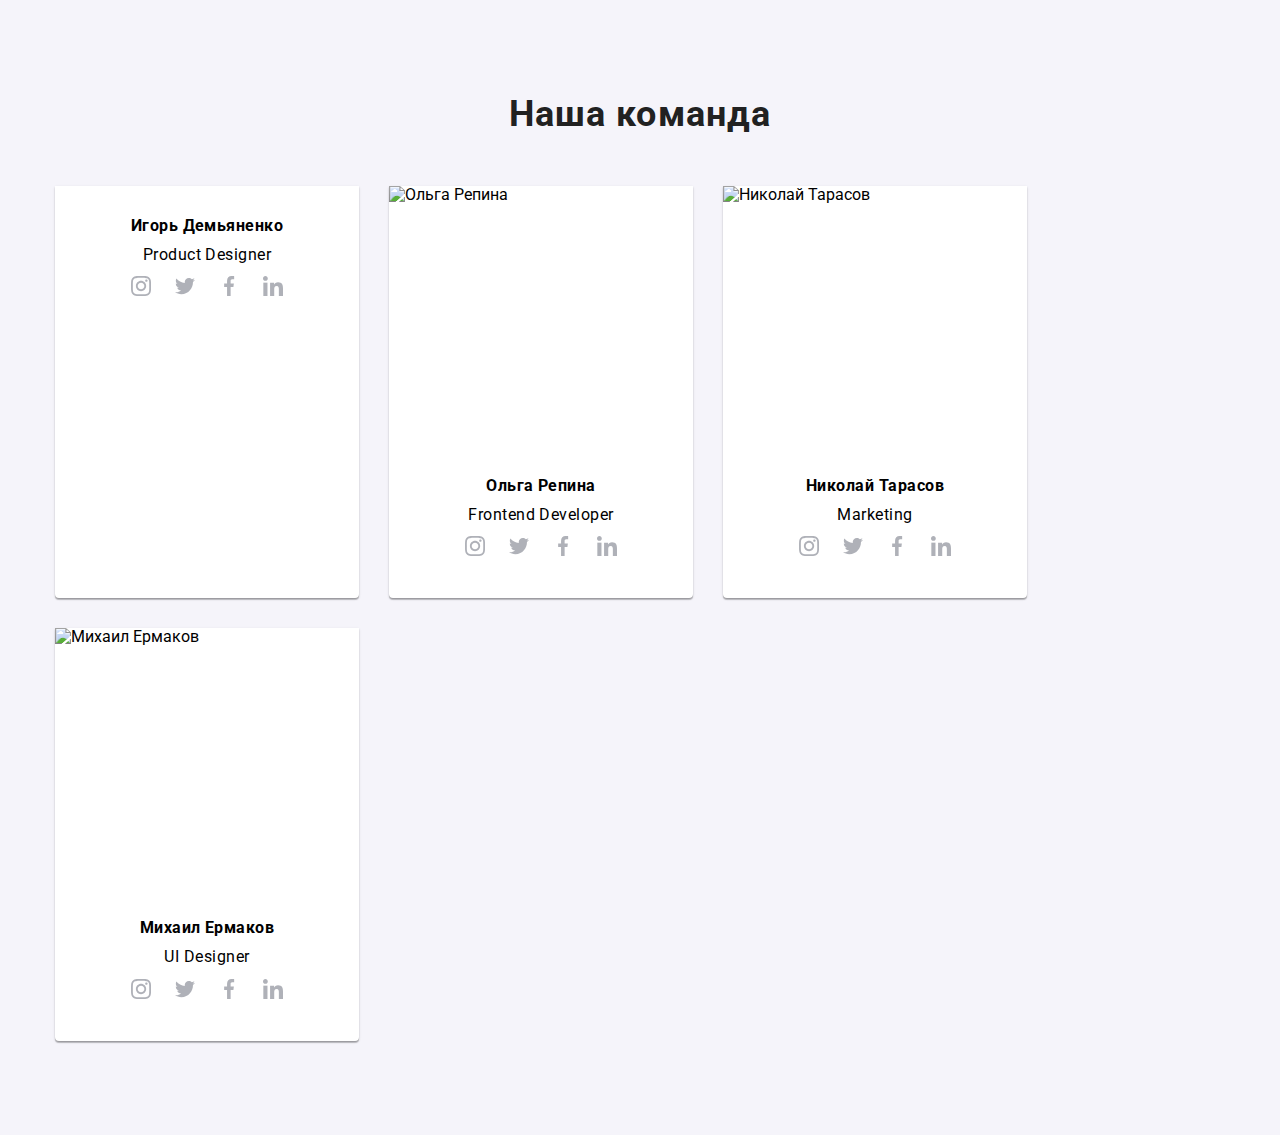
==== index.html @ c8df0b2e "Переписан код под моб, десктоп и  таблет" ====
<!DOCTYPE html>
<html lang="ru">
  <head>
    <meta charset="UTF-8" />
    <meta http-equiv="X-UA-Compatible" content="IE=edge" />
    <meta name="viewport" content="width=device-width, initial-scale=1.0" />
    <title>GogIT Markup HW 08</title>
    <link
      href="https://fonts.googleapis.com/css2?family=Raleway:wght@700&family=Roboto:wght@400;500;700;900&display=swap"
      rel="stylesheet"
    />
    <link
      rel="stylesheet"
      href="https://cdnjs.cloudflare.com/ajax/libs/modern-normalize/1.1.0/modern-normalize.min.css"
    />
    <link
      rel=" stylesheet"
      href="https://cdnjs.cloudflare.com/ajax/libs/modern-normalize/1.1.0/modern-normalize.min.css"
      integrity="sha512-wpPYUAdjBVSE4KJnH1VR1HeZfpl1ub8YT/NKx4PuQ5NmX2tKuGu6U/JRp5y+Y8XG2tV+wKQpNHVUX03MfMFn9Q=="
      crossorigin="anonymous"
      referrerpolicy="no-referrer"
    />
    <link rel="stylesheet" href="./css/main.min.css" />
  </head>

  <body>
    <!-- <header class="header">
      <div class="container header-container">
        <nav class="navigation-site">
          <a href="./index.html" class="name-site link"
            ><span class="name-site__first-part">Web</span>Studio</a
          >
          <ul class="menu list">
            <li class="menu__item list">
              <a href="./index.html" class="menu__link current link">Студия </a>
            </li>
            <li class="menu__item list">
              <a href="./portfolio.html" class="menu__link link">Портфолио</a>
            </li>
            <li class="menu__item list">
              <a href="#" class="menu__link link">Контакты</a>
            </li>
          </ul>
        </nav>
        <button class="burger-btn" data-menu-open>
          <svg class="burger-btn__icon btn">
            <use href="./images/sprite.svg#burger-icon"></use>
          </svg>
        </button>
        <ul class="header-contact list">
          <li class="header-contact__item list">
            <a
              href="mailto:info@devstudio.com"
              class="header-contact__link header-link link"
            >
              <svg class="header-contact__icon">
                <use href="./images/sprite.svg#icon-envelope"></use>
              </svg>
              info@devstudio.com</a
            >
          </li>
          <li class="header-contact__item list">
            <a
              href="tel:+380961111111"
              class="header-contact__link header-link link"
            >
              <svg class="header-contact__icon">
                <use href="./images/sprite.svg#icon-smartphone"></use>
              </svg>
              +38 096 111 11 11</a
            >
          </li>
        </ul>
      </div>
      <div class="mobile-menu" data-menu>
        <div class="container mobile-menu-container">
          <button class="close-btn mobile-menu__close-btn" data-menu-close>
            <svg class="mobile-menu__close-icon">
              <use href="./images/sprite.svg#icon-close"></use>
            </svg>
          </button>
          <nav>
            <ul class="nav-list list">
              <li class="nav-list__item list">
                <a href="./index.html" class="nav-list__link mobile-current link"
                  >Студия</a
                >
              </li>
              <li class="nav-list__item list">
                <a href="./portfolio.html" class="nav-list__link link"
                  >Портфолио</a
                >
              </li>
              <li class="nav-list__item list">
                <a href="" class="nav-list__link link">Контакты</a>
              </li>
            </ul>
          </nav>

          <ul class="mobile-contact list">
            <li class="mobile-contact__item list">
              <a href="tel:+380961111111" class="mobile-contact__link-tel link"
                >+38 096 111 11 11</a
              >
            </li>
            <li class="mobile-contact__item list">
              <a
                href="mailto:info@devstudio.com"
                class="mobile-contact__link-email link"
                >info@devstudio.com</a
              >
            </li>
          </ul>
          <ul class="mobile-social">
            <li class="mobile-social__item">
              <a href="" class="mobile-social__link">Instagram</a>
            </li>
            <li class="mobile-social__item">
              <a href="" class="mobile-social__link">Twitter</a>
            </li>
            <li class="mobile-social__item">
              <a href="" class="mobile-social__link">Facebook</a>
            </li>
            <li class="mobile-social__item">
              <a href="" class="mobile-social__link">LinkedIn</a>
            </li>
          </ul>
        </div>
      </div>
    </header> -->
    <main class="main">
      <!--Hero-->
      <!-- <section class="hero section">
            <div class="container">
                <h1 class="hero-title">Эффективные решения<br> для вашего бизнеса</h1>
                <button type="button" class="modal-btn" data-modal-open>Заказать услугу</button>
            </div>

        </section> -->

      <!--Преимущества-->
      <!-- <section class="advantages section">
            <div class="container">
                <ul class="advantages-item container__advantages-item list">
                    <li class="advantages-list__item list">
                        <a href="#" class="advantages-list__link link">
                            <svg class="advantage-list__icon">
                                <use href="./images/sprite.svg#icon-antenna"></use>
                            </svg>
                        </a>
                        <h3 class="advantages-list__name">Внимание к деталям</h3>
                        <p class="advantages-list__description">Идейные соображения, а также начало повседневной работы
                            по
                            формированию позиции.</p>
                    </li>
                    <li class="advantages-list__item list">
                        <a href="#" class="advantages-list__link link">
                            <svg class="advantage-list__icon">
                                <use href="./images/sprite.svg#icon-clock"></use>
                            </svg>
                        </a>
                        <h3 class="advantages-list__name">Пунктуальность</h3>
                        <p class="advantages-list__description">Задача организации, в особенности же рамки и место
                            обучения
                            кадров влечет за собой.</p>
                    </li>
                    <li class="advantages-list__item list">
                        <a href="#" class="advantages-list__link link">
                            <svg class="advantage-list__icon">
                                <use href="./images/sprite.svg#icon-diagram"></use>
                            </svg>
                        </a>
                        <h3 class="advantages-list__name">Планирование</h3>
                        <p class="advantages-list__description">Равным образом консультация с широким активом в
                            значительной
                            степени обуславливает.</p>
                    </li>
                    <li class="advantages-list__item list">
                        <a href="#" class="advantages-list__link link">
                            <svg class="advantage-list__icon">
                                <use href="./images/sprite.svg#icon-astronaut"></use>
                            </svg>
                        </a>
                        <h3 class="advantages-list__name">Современные технологии</h3>
                        <p class="advantages-list__description">Значимость этих проблем настолько очевидна, что
                            реализация
                            плановых заданий.</p>
                    </li>
                </ul>
            </div>

        </section> -->

      <!--Чем мы занимаемся-->
      <!-- <section class="work-process section">
            <div class="container">
                <h2 class="title-section">Чем мы занимаемся</h2>
                <ul class="work-process__list list">
                    <li class="work-process__item list">
                        <img class="work-process__img" 
                        src="./images/work-process/img_desktop.jpg"
                            alt="Идентификация и классификация языков программирования" width="370" height="294">
                        <p class="work-process__description">Десктопные приложения</p>
                    </li>
                    <li class="work-process__item list">
                        <img class="work-process__img" src="./images/work-process/img_mobile.jpg" alt="Офисная техника"
                            width="370" height="294">
                        <p class="work-process__description">Мобильные приложения</p>
                    </li>
                    <li class="work-process__item list">
                        <img class="work-process__img" src="./images/work-process/img_tab.jpg"
                            alt="Персональный компьютер" width="370" height="294">
                        <p class="work-process__description">Дизайнерские решения</p>
                    </li>
                </ul>
            </div>

        </section> -->

      <!--Наша каманда-->
      <section class="team section">
            <div class="container">
                <h2 class="title-section">Наша команда</h2>
                <ul class="team-list list">
                    <li class="team-item">
                        <picture>
                             <source
                             media="(min-width: 1200px)"
                            srcset="./images/team/deckstop/igor.webp 1x, ./images/team/deckstop/igor@2x.webp 2x"
                            type="image/webp">
                            <source
                            media="(min-width: 1200px)"
                            srcset="./images/team/deckstop/igor.jpg 1x, ./images/team/deckstop/igor@2x.jpg 2x"
                            >
                            <source
                            media="(min-width: 768px)"
                            srcset="./images/team/tablet/igor.jpg 1x, ./images/team/tablet/igor@2x.jpg 2x"
                            >
                            <source media="(min-width: 768px)"
                                srcset="./images/team/tablet/igor.webp 1x, ./images/team/tablet/igor@2x.webp 2x" type="image/webp"
                            >
                            <source media="(min-width: 480px)" srcset="./images/team/mobile/igor.jpg 1x, ./images/team/mobile/igor@2x.jpg 2x">
                            <source media="(min-width: 480px)" srcset="./images/team/mobile/igor.webp 1x, ./images/team/mobile/igor@2x.webp 2x"
                                    type="image/webp">
                        </picture>
                        <!-- <img src="./images/team/igordem.jpg" alt="Игорь Демьяненк" width="270" height="260"> -->
                        <div class="profile-team">
                            <h3 class="team-member">Игорь Демьяненко</h3>
                            <p class="team-member-position">Product Designer</p>
                            <ul class="social-list list">
                                <li class="social-list-item list">
                                    <a href="#" class="social-list-link link">
                                        <svg class="social-list-icon">
                                            <use href="./images/sprite.svg#icon-instagram"></use>
                                        </svg>
                                    </a>
                                </li>
                                <li class="social-list-item list">
                                    <a href="#" class="social-list-link link">
                                        <svg class="social-list-icon">
                                            <use href="./images/sprite.svg#icon-twitter"></use>
                                        </svg>
                                    </a>
                                </li>
                                <li class="social-list-item list">
                                    <a href="#" class="social-list-link link">
                                        <svg class="social-list-icon">
                                            <use href="./images/sprite.svg#icon-facebook"></use>
                                        </svg>
                                    </a>
                                </li>
                                <li class="social-list-item list">
                                    <a href="#" class="social-list-link link">
                                        <svg class="social-list-icon">
                                            <use href="./images/sprite.svg#icon-linkedin"></use>
                                        </svg>
                                    </a>
                                </li>
                            </ul>
                        </div>

                    </li>
                    <li class="team-item">
                        <img src="./images/team/olharepina.jpg" alt="Ольга Репина" width="270" height="260">
                        <div class="profile-team">
                            <h3 class="team-member">Ольга Репина</h3>
                            <p class="team-member-position">Frontend Developer</p>
                            <ul class="social-list list">
                                <li class="social-list-item list">
                                    <a href="#" class="social-list-link link">
                                        <svg class="social-list-icon">
                                            <use href="./images/sprite.svg#icon-instagram"></use>
                                        </svg>
                                    </a>
                                </li>
                                <li class="social-list-item list">
                                    <a href="#" class="social-list-link link">
                                        <svg class="social-list-icon">
                                            <use href="./images/sprite.svg#icon-twitter"></use>
                                        </svg>
                                    </a>
                                </li>
                                <li class="social-list-item list">
                                    <a href="#" class="social-list-link link">
                                        <svg class="social-list-icon">
                                            <use href="./images/sprite.svg#icon-facebook"></use>
                                        </svg>
                                    </a>
                                </li>
                                <li class="social-list-item list">
                                    <a href="#" class="social-list-link link">
                                        <svg class="social-list-icon">
                                            <use href="./images/sprite.svg#icon-linkedin"></use>
                                        </svg>
                                    </a>
                                </li>
                            </ul>
                        </div>

                    </li>
                    <li class="team-item">
                        <img src="./images/team/nikolatarasov.jpg" alt="Николай Тарасов" width="270" height="260">
                        <div class="profile-team">
                            <h3 class="team-member">Николай Тарасов</h3>
                            <p class="team-member-position">Marketing</p>
                            <ul class="social-list list">
                                <li class="social-list-item list">
                                    <a href="#" class="social-list-link link">
                                        <svg class="social-list-icon">
                                            <use href="./images/sprite.svg#icon-instagram"></use>
                                        </svg>
                                    </a>
                                </li>
                                <li class="social-list-item list">
                                    <a href="#" class="social-list-link link">
                                        <svg class="social-list-icon">
                                            <use href="./images/sprite.svg#icon-twitter"></use>
                                        </svg>
                                    </a>
                                </li>
                                <li class="social-list-item list">
                                    <a href="#" class="social-list-link link">
                                        <svg class="social-list-icon">
                                            <use href="./images/sprite.svg#icon-facebook"></use>
                                        </svg>
                                    </a>
                                </li>
                                <li class="social-list-item list">
                                    <a href="#" class="social-list-link link">
                                        <svg class="social-list-icon">
                                            <use href="./images/sprite.svg#icon-linkedin"></use>
                                        </svg>
                                    </a>
                                </li>
                            </ul>
                        </div>

                    </li>
                    <li class="team-item">
                        <img src="./images/team/mihailermakov.jpg" alt="Михаил Ермаков" width="270" height="260">
                        <div class="profile-team">
                            <h3 class="team-member">Михаил Ермаков</h3>
                            <p class="team-member-position">UI Designer</p>
                            <ul class="social-list list">
                                <li class="social-list-item list">
                                    <a href="#" class="social-list-link link">
                                        <svg class="social-list-icon">
                                            <use href="./images/sprite.svg#icon-instagram"></use>
                                        </svg>
                                    </a>
                                </li>
                                <li class="social-list-item list">
                                    <a href="#" class="social-list-link link">
                                        <svg class="social-list-icon">
                                            <use href="./images/sprite.svg#icon-twitter"></use>
                                        </svg>
                                    </a>
                                </li>
                                <li class="social-list-item list">
                                    <a href="#" class="social-list-link link">
                                        <svg class="social-list-icon">
                                            <use href="./images/sprite.svg#icon-facebook"></use>
                                        </svg>
                                    </a>
                                </li>
                                <li class="social-list-item list">
                                    <a href="#" class="social-list-link link">
                                        <svg class="social-list-icon">
                                            <use href="./images/sprite.svg#icon-linkedin"></use>
                                        </svg>
                                    </a>
                                </li>
                            </ul>
                        </div>

                    </li>
                </ul>
            </div>

        </section>

      <!--Постоянные клиенты -->
      <!-- <section class="customers section">
            <div class="container">
                <h2 class="title-section">Постоянные клиенты</h2>
                <ul class="customers-list list">
                    <li class="customers-list-item list">
                        <a href="#" class="customers-list-link link">
                            <svg class="customers-list-icon icon-yaco">
                                <use href="./images/sprite.svg#icon-yaco"></use>
                            </svg>
                        </a>
                    </li>
                    <li class="customers-list-item list">
                        <a href="#" class="customers-list-link link">
                            <svg class="customers-list-icon-company icon-tagline-here">
                                <use href="./images/sprite.svg#icon-company_tagline_here"></use>
                            </svg>
                        </a>
                    </li>
                    <li class="customers-list-item list">
                        <a href="#" class="customers-list-link link">
                            <svg class="customers-list-icon icon-company">
                                <use href="./images/sprite.svg#icon-company"></use>
                            </svg>
                        </a>
                    </li>
                    <li class="customers-list-item list">
                        <a href="#" class="customers-list-link link">
                            <svg class="customers-list-icon icon-foster-peters">
                                <use href="./images/sprite.svg#icon-foster_peters"></use>
                            </svg>
                        </a>
                    </li>
                    <li class="customers-list-item list">
                        <a href="#" class="customers-list-link link">
                            <svg class="customers-list-icon icon-brand">
                                <use href="./images/sprite.svg#icon-brand"></use>
                            </svg>
                        </a>
                    </li>
                    <li class="customers-list-item list">
                        <a href="#" class="customers-list-link link">
                            <svg class="customers-list-icon icon-company-tagline">
                                <use href="./images/sprite.svg#icon-company_tagline"></use>
                            </svg>
                        </a>
                    </li>
                </ul>

            </div>

        </section> -->
    </main>
    <!-- 
 <footer class="footer"> 
        <div class="container footer-container">
            <div class="footer-address-block">
                <a href="./index.html" class="footer-name-site link"><span
                        class="first-part-name-site">Web</span>Studio</a>
                <address class="footer-address">
                    <a href="https://goo.gl/maps/G6UXCdozWN6AaGB96" class="footer-address-link link" target="_blank"
                        rel="noopener noreferrer">г. Киев, пр-т Леси Украинки, 26</a>
                </address>
                <ul class="footer-contact list">
                    <li class="footer-contact-item"><a href="mailto:info@devstudio.com "
                            class="footer-contact-link link">info@devstudio.com</a></li>
                    <li class="footer-contact-item"><a href="tel:+380961111111" class="footer-contact-link link">+38 096 111
                            11
                            11</a></li>
                </ul>
            </div>
            <div class="footer-join">
                <h2 class="footer-join-name">присоединяйтесь</h2>
                <ul class="footer-join-list list">
                    <li class="footer-join-item list">
                        <a href="#" class="footer-social-list-link link">
                            <svg class="footer-social-list-icon social-list-icon">
                                <use href="./images/sprite.svg#icon-instagram"></use>
                            </svg>
                        </a>

                    </li>
                    <li class="footer-join-item list">
                        <a href="#" class="footer-social-list-link link">
                            <svg class="footer-social-list-icon social-list-icon">
                                <use href="./images/sprite.svg#icon-twitter"></use>
                            </svg>
                        </a>
                    </li>
                    <li class="footer-join-item list">
                        <a href="#" class="footer-social-list-link link">
                            <svg class="footer-social-list-icon social-list-icon">
                                <use href="./images/sprite.svg#icon-facebook"></use>
                            </svg>
                        </a>
                    </li>
                    <li class="footer-join-item list">
                        <a href="#" class="footer-social-list-link link">
                            <svg class="footer-social-list-icon social-list-icon">
                                <use href="./images/sprite.svg#icon-linkedin"></use>
                            </svg>
                        </a>
                    </li>
                </ul>
            </div>
            <div class="footer-mailing">
                <p class="footer-mailing-name">Подпишитесь на рассылку</p>
                <form class="footer-mailing-form" action="#" method="get">
                    <label class="footer-mailing-form-label">
                        <input type="email" class="footer-mailing-form-input" name="user-email-mailing" required
                            placeholder="E-mail">
                    </label>

                    <button type="submit" class="modal-btn">Подписаться
                        <svg class="footer-mailing-icon">
                            <use href="./images/sprite.svg#icon-icon-send"></use>
                        </svg>
                    </button>
                </form>
            </div>

        </div>

    </footer> -->
   

    <!-- <div class="backdrop is-hidden" data-modal>
        <div class="modal">
            <button type="button" class="close-btn">
                <svg class="icon-close" data-modal-close>
                    <use href="./images/sprite.svg#icon-close"></use>
                </svg>
            </button>
            <p class="name-modal">Оставьте свои данные, мы вам перезвоним</p>
            <form class="contact-form" action="#" method="get">
                <label class="contact-form-field">
                    Имя
                    <span class="contact-form-input-wrapper">
                        <input type="text" class="contact-form-input" name="user-name" pattern="[а-яёЁА-Яa-zA-Z]+"
                            title="Имя должно содержать символы кирилицы или латиницы" required minlength="2">
                        <svg class="contact-form-icon">
                            <use href="./images/sprite.svg#icon-person_form"></use>
                        </svg>
                    </span>

                </label>
                <label class="contact-form-field">
                    Телефон
                    <span class="contact-form-input-wrapper">
                        <input type="tel" class="contact-form-input" name="user-phone"
                            pattern="[0-9]{3}-[0-9]{3}-[0-9]{2}-[0-9]{2}" title="096-000-00-00" required>
                        <svg class="contact-form-icon">
                            <use href="./images/sprite.svg#icon-phone_form"></use>
                        </svg>
                    </span>

                </label>
                <label class="contact-form-field">
                    Почта
                    <span class="contact-form-input-wrapper">
                        <input type="email" class="contact-form-input" name="user-email" required>
                        <svg class="contact-form-icon">
                            <use href="./images/sprite.svg#icon-email_form"></use>
                        </svg>
                    </span>
                </label>
                <label class="contact-form-field">
                    Комментарий
                    <textarea class="contact-form-message" name="user-message" placeholder="Введите текст"></textarea>
                </label>
                <input type="checkbox" class="contact-form-checkobx visually-hidden" id="accept-policy">
                <label for="accept-policy" class="contact-form-checkbox-label">Соглашаюсь с рассылкой и принимаю&nbsp;<a
                        href="#" class="agreement-conditions link">Условия договора</a></label>
                <button class="modal-btn" type="submit">Отправить</button>
            </form>

        </div>
    </div> -->

    <!-- <script src="./js/modal.js"></script> -->
    <script src="./js/menu.js"></script>
  </body>
</html>
---- css/main.min.css ----
:root{--accent-color: #2196f3;--main-color: #212121;--main-font: "Roboto", sans-serif;--secondary-font: "Raleway", sans-serif}.visually-hidden{position:absolute !important;clip:rect(1px 1px 1px 1px);clip:rect(1px, 1px, 1px, 1px);padding:0 !important;border:0 !important;height:1px !important;width:1px !important;overflow:hidden}h1,h2,h3,h4,h5,p{margin-top:0;margin-bottom:0}ul,ol{margin-top:0;margin-bottom:0;padding-left:0}img{display:block}.list{list-style:none}.link{text-decoration:none;font-style:normal}body{font-family:var(--main-font)}.section{padding-top:94px;padding-bottom:94px}.container{padding-left:15px;padding-right:15px;align-items:center}@media screen and (min-width: 480px){.container{width:480px;margin:0 auto}}@media screen and (min-width: 768px){.container{width:768px}}@media screen and (min-width: 1200px){.container{width:1200px}}.modal-btn{font-size:16px;font-weight:700;line-height:1.87;display:flex;align-items:center;justify-content:center;text-align:center;letter-spacing:.06em;color:#fff;background:var(--accent-color);border-radius:4px;height:50px;min-width:200px;cursor:pointer;margin-left:auto;margin-right:auto;transition:background 250ms cubic-bezier(0.4, 0, 0.2, 1)}.modal-btn:hover,.modal-btn:focus{background:#188ce8}button{border:1px solid transparent}.title-section{font-size:36px;font-weight:700;line-height:1.16;text-align:center;letter-spacing:.03em;color:#212121;margin-bottom:50px;margin-top:auto}.social-list{display:flex;justify-content:space-between;padding-left:32px;padding-right:32px}.social-list-link{display:flex;align-items:center;justify-content:center;fill:#afb1b8;width:44px;height:44px;transition:background-color 250ms cubic-bezier(0.4, 0, 0.2, 1),fill 250ms cubic-bezier(0.4, 0, 0.2, 1),border-radius 250ms cubic-bezier(0.4, 0, 0.2, 1)}.social-list-link:focus,.social-list-link:hover{fill:#fff;border-radius:50%;background-color:var(--accent-color)}.social-list-icon{width:20px;height:20px}.footer-social-list-icon{fill:#fff}.footer-social-list-link{display:flex;align-items:center;justify-content:center;width:44px;height:44px;border-radius:50%;background-color:rgba(255,255,255,.1);transition:background-color 250ms cubic-bezier(0.4, 0, 0.2, 1)}.footer-social-list-link:hover,.footer-social-list-link:focus{background-color:var(--accent-color)}.backdrop{position:fixed;top:0;left:0;width:100vw;height:100vh;background:rgba(0,0,0,.2);transition:opacity 250ms cubic-bezier(0.4, 0, 0.2, 1),visibility 250ms cubic-bezier(0.4, 0, 0.2, 1)}.modal{width:528px;height:580px;position:absolute;left:50%;top:50%;transform:translate(-50%, -50%);background:#fff;box-shadow:0px 1px 3px rgba(0,0,0,.12),0px 1px 1px rgba(0,0,0,.14),0px 2px 1px rgba(0,0,0,.2);border-radius:4px;padding:40px}.close-btn{width:30px;height:30px;border-radius:50%;background-color:transparent;position:absolute;cursor:pointer;top:8px;right:8px;padding:0;border:1px solid rgba(0,0,0,.1);display:flex;align-items:center;justify-content:center;transition:fill 250ms cubic-bezier(0.4, 0, 0.2, 1)}.close-btn:focus,.close-btn:hover{fill:var(--accent-color)}.icon-close{width:18px;height:18px}.is-hidden{opacity:0;pointer-events:none;visibility:hidden}.name-modal{font-size:20px;font-weight:700;line-height:1.15;font-style:normal;text-align:center;letter-spacing:.03em;color:#212121;margin-bottom:12px}.contact-form-input-wrapper{position:relative;display:block;margin-top:4px}.contact-form{display:flex;flex-direction:column}.contact-form-field{font-size:12px;font-weight:400;line-height:1.16;letter-spacing:.01em;color:#757575}.contact-form-field:not(:last-child){margin-bottom:10px}.contact-form-input{width:100%;height:40px;border:1px solid rgba(33,33,33,.2);border-radius:4px;padding-left:42px;transition:border 250ms cubic-bezier(0.4, 0, 0.2, 1)}.contact-form-input:focus{outline:none;border:1px solid var(--accent-color)}.contact-form-icon{position:absolute;width:18px;height:18px;top:50%;left:12px;transform:translateY(-50%);transition:fill 250ms cubic-bezier(0.4, 0, 0.2, 1)}.contact-form-input:focus+.contact-form-icon{fill:var(--accent-color)}.contact-form-message{height:120px;width:100%;margin-top:4px;height:120px;border:1px solid rgba(33,33,33,.2);border-radius:4px;padding:12px 16px;resize:none;transition:border 250ms cubic-bezier(0.4, 0, 0.2, 1);margin-bottom:10px}.contact-form-message::-moz-placeholder{color:rgba(117,117,117,.5)}.contact-form-message:-ms-input-placeholder{color:rgba(117,117,117,.5)}.contact-form-message::placeholder{color:rgba(117,117,117,.5)}.contact-form-message:focus{outline:none;border:1px solid var(--accent-color)}.contact-form-checkbox-label{font-size:14px;font-weight:400;line-height:1.71;display:flex;align-items:center;letter-spacing:.03em;color:#757575;margin-bottom:30px}.contact-form-checkbox-label::before{display:block;content:"";width:16px;height:15px;border:2px solid #212121;cursor:pointer;margin-right:8px;border-radius:1px}.contact-form-checkobx:checked+.contact-form-checkbox-label::before{background-color:var(--accent-color);background-image:url(../images/sprite/iconcheck.svg);background-size:contain;background-repeat:no-repeat;background-position:center;background-origin:border-box;border-color:var(--accent-color)}.agreement-conditions{color:var(--accent-color)}.header{padding-top:10px;padding-bottom:10px;font-weight:500;line-height:1.1;letter-spacing:.02em;border:1px solid #ececec}@media screen and (min-width: 768px){.header{padding-top:24px;padding-bottom:25px}}@media screen and (min-width: 1200px){.header{padding-top:21px;padding-bottom:21px}}.header__conteiner{display:flex;align-items:center}@media screen and (max-width: 767px){.header__conteiner{justify-content:space-between}}.navigation-site{display:flex;align-items:center}.menu{display:flex;align-items:center;margin-left:93px}@media screen and (max-width: 768px){.menu{display:none}}.menu__item:not(:last-child){position:relative;margin-right:50px}.menu__link{color:#212121;transition:color 250ms cubic-bezier(0.4, 0, 0.2, 1)}.menu__link:hover,.menu__link:focus{color:var(--accent-color)}.carrent{color:var(--accent-color)}.carrent::after{position:absolute;left:0;bottom:-33px;display:block;content:"";width:100%;height:4px;border-radius:2px;background-color:var(--accent-color)}.burger-btn{background-color:transparent;border:none;padding:0;line-height:0}.burger-btn__icon{width:24px;height:16px;transition:fill 250ms cubic-bezier(0.4, 0, 0.2, 1)}.burger-btn__icon:focus,.burger-btn__icon:hover{fill:var(--accent-color)}@media screen and (min-width: 768px){.burger-btn{display:none}}.header-contact{display:flex;flex-direction:column;align-items:flex-start;margin-left:auto}@media screen and (max-width: 768px){.header-contact{display:none}}@media screen and (min-width: 1200px){.header-contact{flex-direction:row;align-items:center}}@media screen and (min-width: 768px)and (max-width: 1199px){.header-contact__item:not(:last-child){margin-bottom:10px}}@media screen and (min-width: 1200px){.header-contact__item:not(:last-child){margin-right:30px}}.header-contact__link{display:flex;align-items:center;color:#757575;transition:color 250ms cubic-bezier(0.4, 0, 0.2, 1),fill 250ms cubic-bezier(0.4, 0, 0.2, 1)}.header-contact__link:hover,.header-contact__link:focus{color:var(--accent-color);fill:var(--accent-color)}.header-contact__icon{margin-right:10px;fill:currentColor}.mobile-menu{position:fixed;z-index:100;left:0;top:0;width:100vw;height:100vh;display:flex;flex-direction:column;align-items:flex-start;background-color:#fff;padding:48px 40px;opacity:0;visibility:hidden;pointer-events:none;transition:opacity 500ms linear,visibility 500ms linear}.mobile-menu.is-open{opacity:1;visibility:visible;pointer-events:auto}.nav-list__item:not(:last-child){margin-bottom:32px}.nav-list__link{font-weight:500;font-size:40px;line-height:1.2;letter-spacing:.02em;color:#212121}.mobile-current{color:var(--accent-color)}.mobile-contact{margin-top:auto;margin-bottom:64px}.mobile-contact__item:not(:last-child){margin-bottom:32px}.mobile-contact__link-tel{margin-bottom:32px;font-weight:500;font-size:34px;line-height:1.2;letter-spacing:.02em;color:var(--accent-color)}.mobile-contact__link-mail{font-weight:500;font-size:24px;line-height:1.2;letter-spacing:.02em;color:#757575}.mobile-social{display:flex;align-items:center}.mobile-social__item{position:relative}.mobile-social__item:not(:last-child){margin-right:20px}.mobile-social__item:not(:last-child)::after{position:absolute;content:"";height:22px;width:0px;right:-10px;top:0;border:1px solid rgba(33,33,33,.2)}.mobile-social__link{font-weight:500;font-size:18px;line-height:1.2;letter-spacing:.02em;color:var(--accent-color)}.modal-menu__close-button{position:absolute;right:8px;top:8px;display:flex;align-items:center;justify-content:center;width:30px;height:30px;border-radius:50%;border:1px solid rgba(0,0,0,.1);background-color:transparent;cursor:pointer;fill:#212121;transition:fill 250ms cubic-bezier(0.4, 0, 0.2, 1)}.modal-menu__close-button:focus,.modal-menu__close-button:hover{fill:var(--accent-color)}.hero{max-width:480px;margin-left:auto;margin-right:auto;padding-top:118px;padding-bottom:118px;background-color:#2f303a;background-repeat:no-repeat;background-size:cover;background-position:50% 50%;background-image:linear-gradient(rgba(47, 48, 58, 0.4), rgba(47, 48, 58, 0.4)),url("/images/hero/hero-mobile.jpg")}@media screen and (min-device-pixel-ratio: 2),screen and (-webkit-min-device-pixel-ratio: 2),screen and (min-resolution: 192dpi),screen and (min-resolution: 2dppx){.hero{background-image:linear-gradient(rgba(47, 48, 58, 0.4), rgba(47, 48, 58, 0.4)),url("/images/hero/hero-mobile@2x.jpg")}}@media screen and (min-width: 768px){.hero{max-width:768px;background-image:linear-gradient(rgba(47, 48, 58, 0.4), rgba(47, 48, 58, 0.4)),url("/images/hero/hero-tablet.jpg")}}@media screen and (min-device-pixel-ratio: 2)and (min-width: 768px),screen and (-webkit-min-device-pixel-ratio: 2)and (min-width: 768px),screen and (min-resolution: 192dpi)and (min-width: 768px),screen and (min-resolution: 2dppx)and (min-width: 768px){.hero{background-image:linear-gradient(rgba(47, 48, 58, 0.4), rgba(47, 48, 58, 0.4)),url("/images/hero/hero-tablet@2x.jpg")}}@media screen and (min-width: 1200px){.hero{max-width:1600px;padding-top:200px;padding-bottom:200px;background-image:linear-gradient(rgba(47, 48, 58, 0.4), rgba(47, 48, 58, 0.4)),url("/images/hero/hero-desctop.jpg")}}@media screen and (min-device-pixel-ratio: 2)and (min-width: 1200px),screen and (-webkit-min-device-pixel-ratio: 2)and (min-width: 1200px),screen and (min-resolution: 192dpi)and (min-width: 1200px),screen and (min-resolution: 2dppx)and (min-width: 1200px){.hero{background-image:linear-gradient(rgba(47, 48, 58, 0.4), rgba(47, 48, 58, 0.4)),url("/images/hero/hero-desctop@2x.jpg")}}.hero-title{margin-bottom:30px;margin-left:auto;margin-right:auto;max-width:360px;font-size:24px;line-height:1.4;text-align:center;letter-spacing:.06em;text-transform:uppercase;color:#fff}@media screen and (min-width: 1200px){.hero-title{font-size:44px;max-width:696px}}.advantages{padding-top:60px;padding-bottom:60px;line-height:1.7;letter-spacing:.03em;color:#757575}@media screen and (min-width: 1200px){.advantages{padding-top:94px;padding-bottom:94px}}.container__advantages-list{display:flex;flex-direction:column;align-items:center}@media screen and (min-width: 768px){.container__advantages-list{flex-direction:row;flex-wrap:wrap;align-items:flex-start;margin-top:-30px;margin-left:-30px}}.advantage-list__icon{display:flex;align-items:center;justify-content:center;width:450px;height:120px;margin-bottom:30px;background:#f5f4fa;border-radius:4px}@media screen and (min-width: 768px){.advantage-list__icon{width:354px}}@media screen and (min-width: 1200px){.advantage-list__icon{width:270px}}.advantages-list__item:not(:last-child){margin-bottom:30px}@media screen and (min-width: 768px){.advantages-list__item:not(:last-child){margin-bottom:0}}@media screen and (min-width: 768px){.advantages-list__item{flex-basis:calc((100% - 60px) / 2);margin-top:30px;margin-left:30px}}@media screen and (min-width: 1200px){.advantages-list__item{flex-basis:calc((100% - 120px) / 4);margin-top:30px;margin-left:30px}}.advantages-list__name{margin-bottom:10px;font-weight:bold;font-size:14px;line-height:1.1;letter-spacing:.03em;text-transform:uppercase;color:var(--main-color)}@media screen and (max-width: 767px){.advantages-list__name{text-align:center}}.work-process{padding-bottom:94px}@media screen and (max-width: 1199px){.work-process{display:none}}.work-process__list{display:flex;flex-wrap:wrap;align-items:center;margin-left:-30px;margin-top:-30px}.work-process__item{position:relative;flex-basis:calc((100% - 90px) / 3);margin-left:30px;margin-top:30px}.work-process__description{position:absolute;bottom:0;left:0;width:100%;height:70px;background:rgba(47,48,58,.8);padding:27px;color:#fff;font-size:14px;line-height:1.2;text-align:center;letter-spacing:.03em;text-transform:uppercase}.team{padding-top:60px;padding-bottom:60px;background-color:#f5f4fa}@media screen and (min-width: 1199px){.team{padding-top:94px;padding-bottom:94px}}@media screen and (min-width: 768px){.team-list{display:flex;flex-wrap:wrap;margin-left:-30px;margin-top:-30px}}.team-item{background:#fff;box-shadow:0px 1px 3px rgba(0,0,0,.12),0px 1px 1px rgba(0,0,0,.14),0px 2px 1px rgba(0,0,0,.2);border-radius:0px 0px 4px 4px}@media screen and (max-width: 767px){.team-item:not(:last-child){margin-bottom:30px}}@media screen and (min-width: 768px){.team-item{flex-basis:calc((100% - 60px) / 2);margin-top:30px;margin-left:30px}}@media screen and (min-width: 1200px){.team-item{flex-basis:calc((100% - 120px) / 4)}}.team-member{margin-bottom:10px;font-weight:700;font-size:16px;line-height:1.2;text-align:center;letter-spacing:.03em;color:--primary-dark-color}.profile-team{padding:24px 122px}@media screen and (min-width: 768px){.profile-team{padding:24px 74px}}@media screen and (min-width: 1200px){.profile-team{padding:30px 32px}}.team-member-position{font-size:16px;line-height:1.2;text-align:center;letter-spacing:.03em}.customers-list{display:flex;justify-content:space-between}.customers-list-item{border-radius:5%;border:1px solid #afb1b8;width:170px;height:92px;transition:border 250ms cubic-bezier(0.4, 0, 0.2, 1)}.customers-list-item:hover,.customers-list-item:focus{border:1px solid var(--accent-color)}.customers-list-link{display:flex;align-items:center;justify-content:center;width:170px;height:92px;fill:#afb1b8;transition:fill 250ms cubic-bezier(0.4, 0, 0.2, 1)}.customers-list-link:hover,.customers-list-link:focus{fill:var(--accent-color)}.icon-yaco{width:41px;height:47px}.icon-tagline-here{width:40px;height:52px}.icon-company{width:43px;height:41px}.icon-foster-peters{width:84px;height:41px}.icon-brand{width:62px;height:45px}.icon-company-tagline{width:94px;height:44px}.footer{background:#2f303a;padding-top:60px;padding-bottom:60px}.footer-name-site{font-size:26px;font-weight:700;line-height:1.19;display:block;font-family:var(--secondary-font);letter-spacing:.03em;color:#fff;margin-bottom:20px}.footer-address-link{font-size:14px;font-weight:400;line-height:1.71;letter-spacing:.03em;color:#fff;transition:color 250ms cubic-bezier(0.4, 0, 0.2, 1)}.footer-address-link:focus,.footer-address-link:hover{color:var(--accent-color)}.footer-address{margin-bottom:9px}.footer-contact-item:not(:last-child){margin-bottom:9px}.footer-address-block{margin-right:70px}.footer-join{margin-right:93px}.footer-join-name{font-size:14px;font-weight:700;line-height:1.14;letter-spacing:.03em;text-transform:uppercase;color:#fff;margin-bottom:20px}.footer-contact-link{font-size:14px;font-weight:400;line-height:1.71;letter-spacing:.03em;color:rgba(255,255,255,.6);transition:color 250ms cubic-bezier(0.4, 0, 0.2, 1);transition:color 250ms cubic-bezier(0.4, 0, 0.2, 1)}.footer-contact-link:focus,.footer-contact-link:hover{color:var(--accent-color)}.footer-container{display:flex}.footer-join-list{display:flex;justify-content:space-between}.footer-join{width:206px;height:80px}.footer-mailing-name{font-size:14px;font-weight:700;line-height:1.14;letter-spacing:.03em;text-transform:uppercase;color:#fff;margin-bottom:20px}.footer-mailing-form{display:flex}.footer-mailing-form-label{margin-right:12px}.footer-mailing-form-input{border:1px solid rgba(255,255,255,.3);box-sizing:border-box;filter:drop-shadow(0px 4px 4px rgba(0, 0, 0, 0.15));border-radius:4px;width:358px;height:50px;background-color:transparent;padding-left:16px;color:#fff}.footer-mailing-form-input::-moz-placeholder{display:flex;align-items:center;letter-spacing:.03em;color:rgba(255,255,255,.6)}.footer-mailing-form-input:-ms-input-placeholder{display:flex;align-items:center;letter-spacing:.03em;color:rgba(255,255,255,.6)}.footer-mailing-form-input::placeholder{display:flex;align-items:center;letter-spacing:.03em;color:rgba(255,255,255,.6)}.footer-mailing-icon{height:24px;width:24px;fill:#fff;margin-left:10px}.filter-portfolio-list{display:flex;justify-content:center;margin-bottom:50px}.name-portfolio{display:none}.filter-portfolio-name{display:none}.filter-portfolio-item:not(:last-child){margin-right:8px}.filter-portfolio-btn{display:inline-block;min-width:73px;padding:6px 22px;cursor:pointer;font-size:16px;font-weight:500;line-height:1.62;text-align:center;letter-spacing:.03em;border-radius:4px;transition:background 250ms cubic-bezier(0.4, 0, 0.2, 1),box-shadow 250ms cubic-bezier(0.4, 0, 0.2, 1),border-radius 250ms cubic-bezier(0.4, 0, 0.2, 1),color 250ms cubic-bezier(0.4, 0, 0.2, 1)}.filter-portfolio-btn:hover,.filter-portfolio-btn:focus{background:var(--accent-color);box-shadow:0px 3px 1px rgba(0,0,0,.1),0px 1px 2px rgba(0,0,0,.08),0px 2px 2px rgba(0,0,0,.12);border-radius:4px;color:#fff}.projects-name{display:none}.project-name{font-size:18px;font-weight:700;line-height:2;letter-spacing:.06em;color:#212121;margin-bottom:4px}.project-list{display:flex;flex-wrap:wrap;align-items:center;margin-top:-30px;margin-left:-30px}.project-item{margin-top:30px;margin-left:30px;flex-basis:calc((100% - 90px) / 3);outline:1px solid #eee;transition:box-shadow 250ms cubic-bezier(0.4, 0, 0.2, 1)}.project-item:focus,.project-item:hover{box-shadow:0px 1px 1px rgba(0,0,0,.12),0px 4px 4px rgba(0,0,0,.06),1px 4px 6px rgba(0,0,0,.16)}.project-link{display:block}.portfolio-list-box{padding-left:24px;padding-right:24px;padding-top:20px;padding-bottom:20px}.project-about{font-size:16px;font-weight:400;line-height:1.87;letter-spacing:.03em;color:#757575}.overlay-box{position:relative;overflow:hidden}.project-link{position:relative}.overlay{position:absolute;top:0;left:0;background:var(--accent-color);padding:63px 24px;justify-content:center;align-items:center;width:100%;height:100%;font-size:18px;font-weight:400;line-height:1.55;font-style:normal;letter-spacing:.03em;color:#fff;overflow:auto;transform:translateY(100%);transition:transform 250ms cubic-bezier(0.4, 0, 0.2, 1)}.project-link:hover .overlay,.project-link:focus .overlay{transform:translateY(0%)}/*# sourceMappingURL=main.min.css.map */
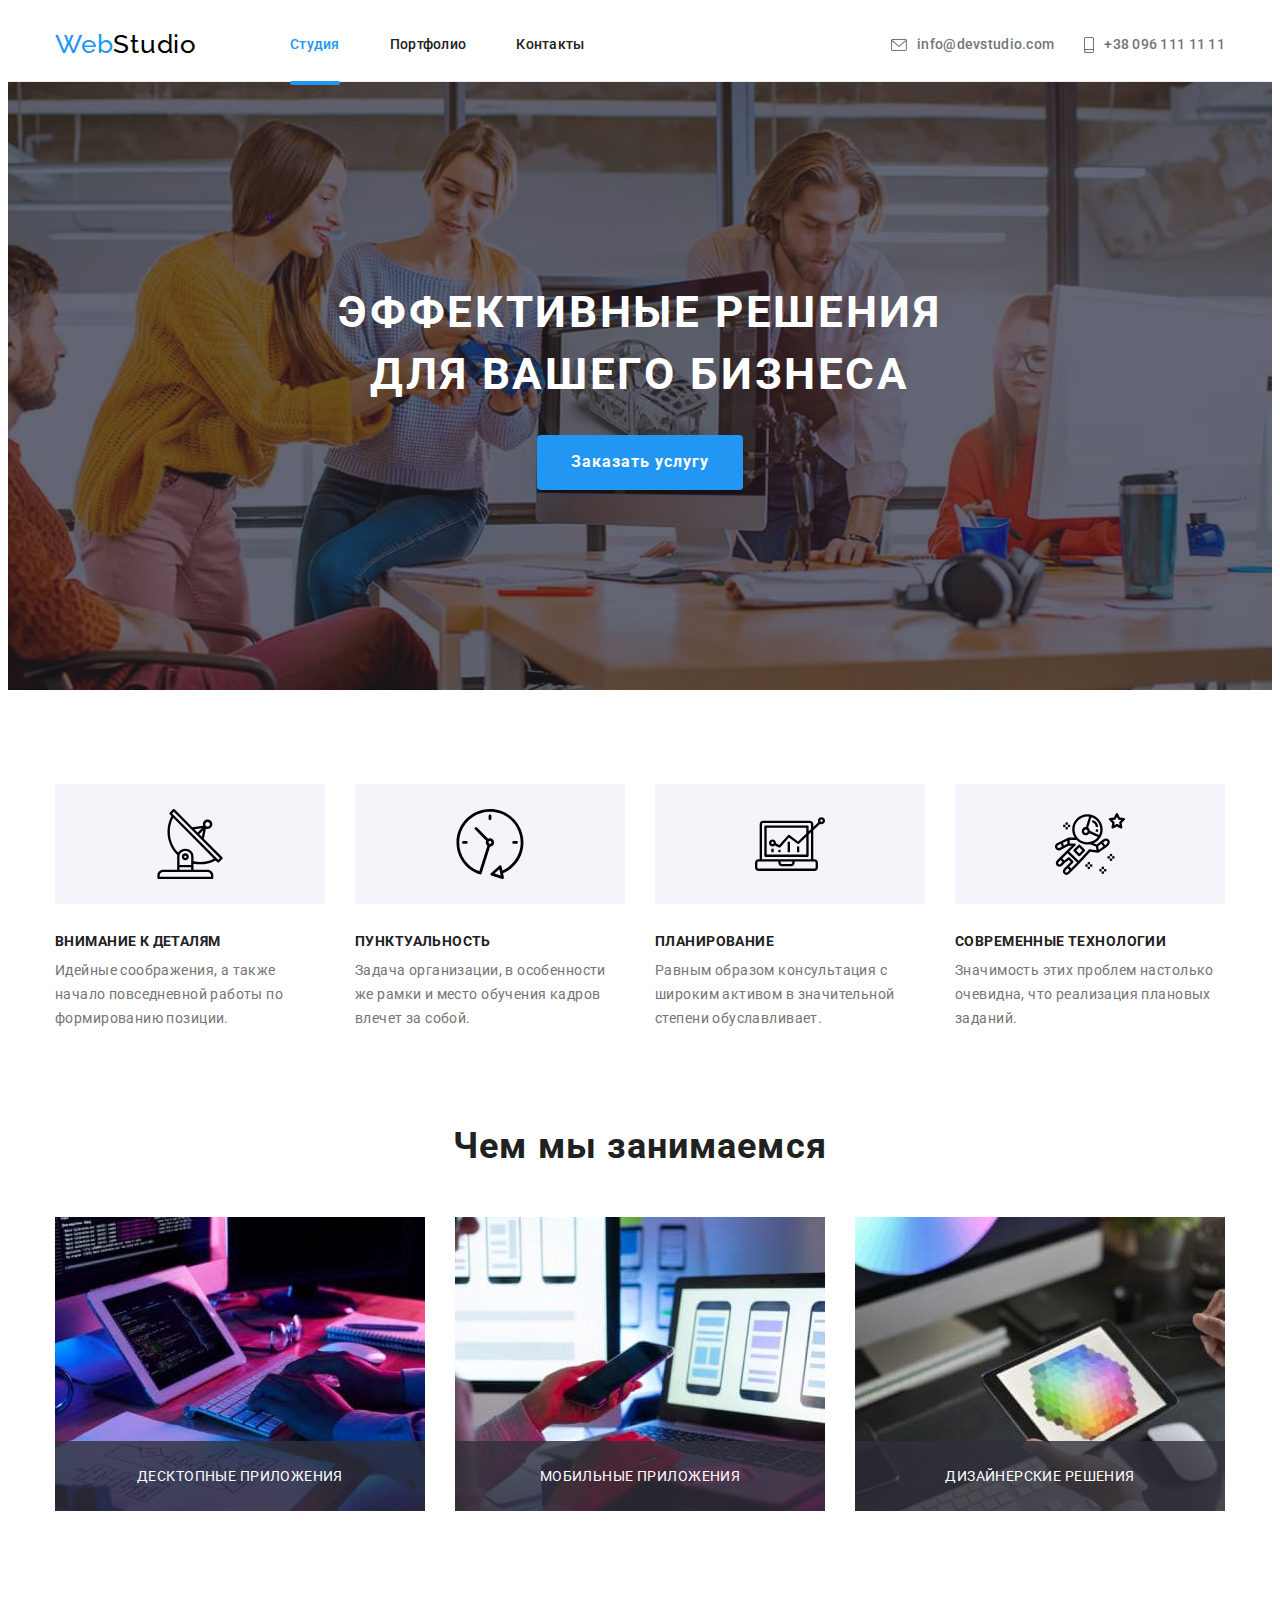
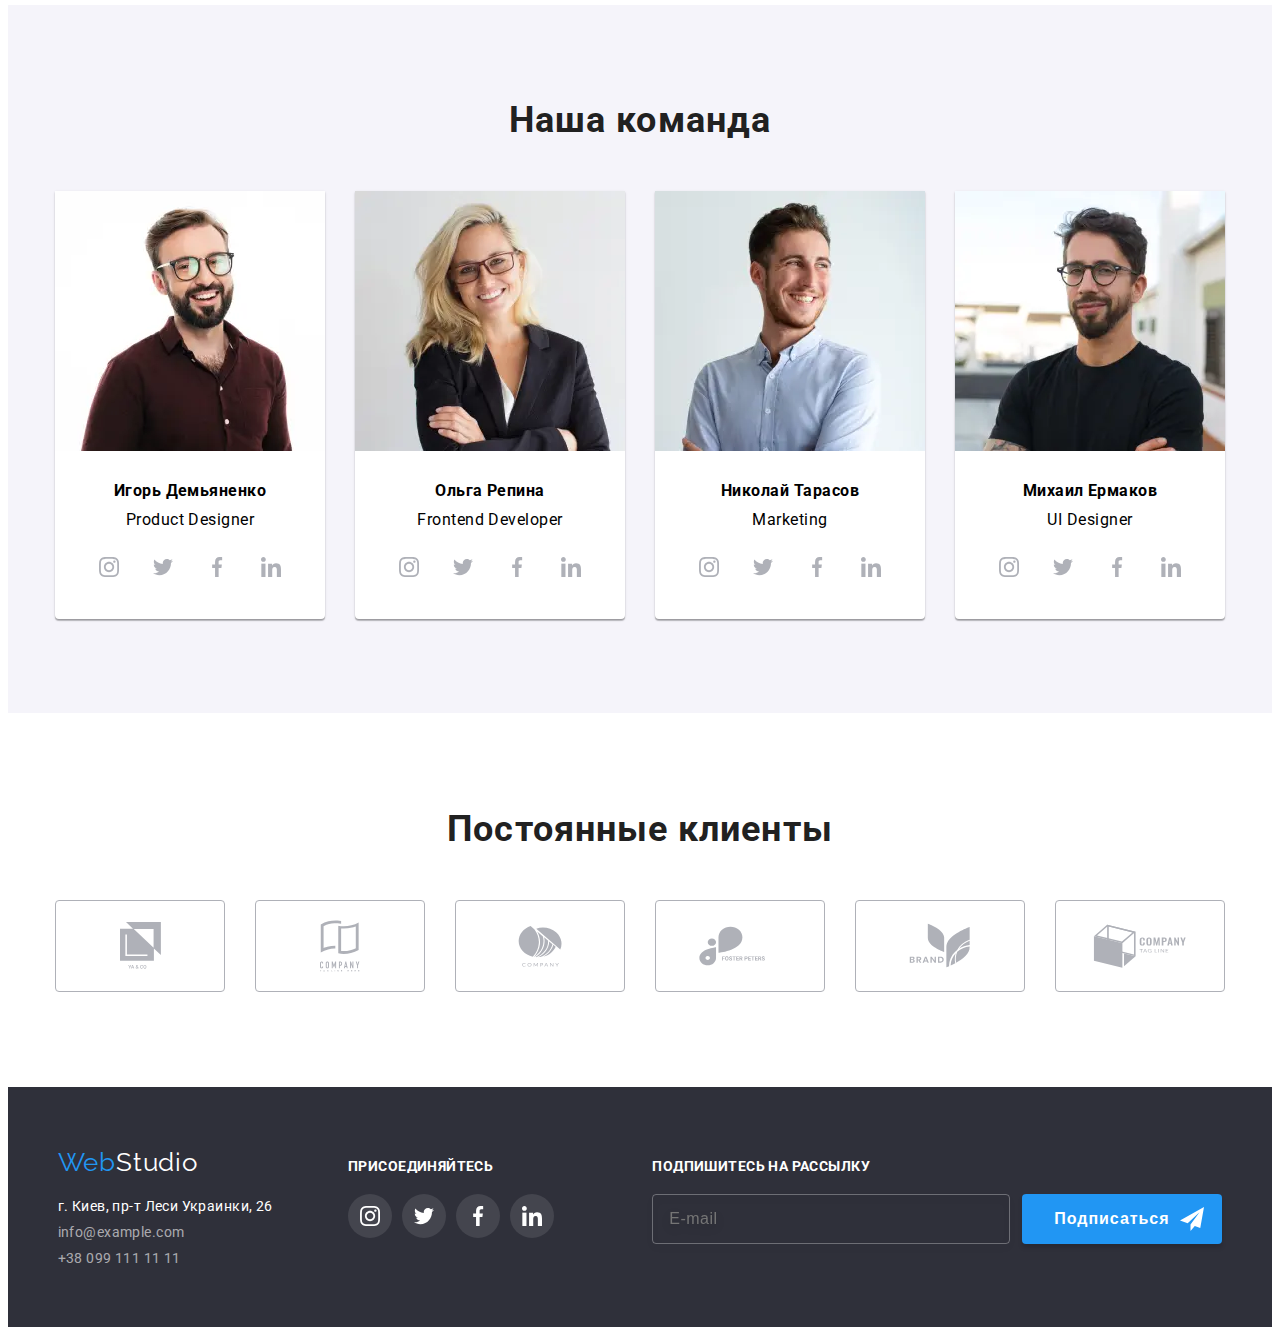
==== commit 64878e81: "добалвена редакция" ====
--- a/index.html
+++ b/index.html
@@ -1,584 +1,603 @@
 <!DOCTYPE html>
 <html lang="ru">
-  <head>
-    <meta charset="UTF-8" />
-    <meta http-equiv="X-UA-Compatible" content="IE=edge" />
-    <meta name="viewport" content="width=device-width, initial-scale=1.0" />
-    <title>GogIT Markup HW 08</title>
-    <link
-      href="https://fonts.googleapis.com/css2?family=Raleway:wght@700&family=Roboto:wght@400;500;700;900&display=swap"
-      rel="stylesheet"
-    />
-    <link
-      rel="stylesheet"
-      href="https://cdnjs.cloudflare.com/ajax/libs/modern-normalize/1.1.0/modern-normalize.min.css"
-    />
-    <link
-      rel=" stylesheet"
-      href="https://cdnjs.cloudflare.com/ajax/libs/modern-normalize/1.1.0/modern-normalize.min.css"
-      integrity="sha512-wpPYUAdjBVSE4KJnH1VR1HeZfpl1ub8YT/NKx4PuQ5NmX2tKuGu6U/JRp5y+Y8XG2tV+wKQpNHVUX03MfMFn9Q=="
-      crossorigin="anonymous"
-      referrerpolicy="no-referrer"
-    />
-    <link rel="stylesheet" href="./css/main.min.css" />
-  </head>
-
-  <body>
-    <!-- <header class="header">
-      <div class="container header-container">
-        <nav class="navigation-site">
-          <a href="./index.html" class="name-site link"
-            ><span class="name-site__first-part">Web</span>Studio</a
-          >
-          <ul class="menu list">
-            <li class="menu__item list">
-              <a href="./index.html" class="menu__link current link">Студия </a>
+
+<head>
+  <meta charset="UTF-8" />
+  <meta http-equiv="X-UA-Compatible" content="IE=edge" />
+  <meta name="viewport" content="width=device-width, initial-scale=1.0" />
+  <title>goit-markup-hw-08</title>
+  <link rel="preconnect" href="https://fonts.gstatic.com" />
+  <link href="https://fonts.googleapis.com/css2?family=Raleway:wght@700&family=Roboto:wght@400;500;700;900&display=swap"
+    rel="stylesheet" />
+  <link rel="stylesheet" href="https://cdnjs.cloudflare.com/ajax/libs/modern-normalize/0.2.0/modern-normalize.min.css"
+    integrity="sha512-sqIVMkf5f8XGYI/UZYGs7wODxlUeoj9JknataPfUwtvrSKWMHrMXGZ7Evb6nabFYJQG15vFFyALe6r0nWCD1Ug=="
+    crossorigin="anonymous" referrerpolicy="no-referrer" />
+  <link rel="stylesheet" href="./css/main.min.css" />
+</head>
+
+<body>
+  <!--Header-->
+  <header class="header">
+    <div class="header__conteiner conteiner">
+      <nav class="navigation">
+        <a class="logo" href="./index.html">Web<span class="header-logo-accent">Studio</span></a>
+        <ul class="menu">
+          <li class="menu__item">
+            <a class="menu__link menu__link_carent" href="./index.html">Студия</a>
+          </li>
+          <li class="menu__item"><a class="menu__link" href="./portfolio.html">Портфолио</a></li>
+          <li class="menu__item"><a class="menu__link" href="#">Контакты</a></li>
+        </ul>
+      </nav>
+
+      <button class="burger-btn" data-menu-open>
+        <svg class="burger-btn__icon" width="40" height="40">
+          <use href="./images/icons.svg#icon-burger-btn"></use>
+        </svg>
+      </button>
+
+      <ul class="contact">
+        <li class="contact__item">
+          <a class="contact__link" href="mailto:info@devstudio.com">
+            <svg class="contact__icon" width="16" height="12">
+              <use href="./images/icons.svg#icon-mail"></use>
+            </svg>
+            info@devstudio.com
+          </a>
+        </li>
+        <li class="contact__item">
+          <a class="contact__link" href="tel:+380961111111">
+            <svg class="contact__icon" width="10" height="16">
+              <use href="./images/icons.svg#icon-phone"></use>
+            </svg>
+            +38 096 111 11 11
+          </a>
+        </li>
+      </ul>
+    </div>
+
+    <div class="mobile-menu" data-menu>
+      <button class="mobile-menu__close-button" data-menu-close>
+        <svg class="mobile-menu__close-icon" width="11" height="11">
+          <use href="./images/icons.svg#icon-Vector"></use>
+        </svg>
+      </button>
+      <nav>
+        <ul class="mobile-nav">
+          <li class="mobile-nav__item">
+            <a class="mobile-nav__link mobile-nav__link--current" href="./index.html">Студия</a>
+          </li>
+          <li class="mobile-nav__item">
+            <a class="mobile-nav__link" href="./portfolio.html">Портфолио</a>
+          </li>
+          <li class="mobile-nav__item">
+            <a class="mobile-nav__link" href="#">Контакты</a>
+          </li>
+        </ul>
+      </nav>
+
+      <ul class="mobile-contact">
+        <li class="mobile-contact__item">
+          <a class="mobile-contact__link-tel" href="tel:+380961111111"> +38 096 111 11 11 </a>
+        </li>
+        <li class="mobile-contact__item">
+          <a class="mobile-contact__link-mail" href="mailto:info@devstudio.com">
+            info@devstudio.com
+          </a>
+        </li>
+      </ul>
+      <ul class="mobile-social">
+        <li class="mobile-social__item">
+          <a href="" class="mobile-social__link">Instagram</a>
+        </li>
+        <li class="mobile-social__item">
+          <a href="" class="mobile-social__link">Twitter</a>
+        </li>
+        <li class="mobile-social__item">
+          <a href="" class="mobile-social__link">Facebook</a>
+        </li>
+        <li class="mobile-social__item">
+          <a href="" class="mobile-social__link">LinkedIn</a>
+        </li>
+      </ul>
+    </div>
+  </header>
+
+  <!--Main content-->
+  <main>
+    <!--Main section-->
+    <section class="hero">
+      <div class="conteiner">
+        <h1 class="hero__title">Эффективные решения для вашего бизнеса</h1>
+        <button class="hero__button" type="button" data-modal-open>Заказать услугу</button>
+      </div>
+    </section>
+
+    <!-- Main qualities -->
+
+    <section class="features">
+      <div class="conteiner">
+        <h2 class="visually-hidden">Главные качества</h2>
+        <ul class="feature__list">
+          <li class="feature__item">
+            <div class="feature__icon">
+              <svg width="70" height="70">
+                <use href="./images/icons.svg#icon-antenna"></use>
+              </svg>
+            </div>
+            <h3 class="features__title">Внимание к деталям</h3>
+            <p>
+              Идейные соображения, а также начало повседневной работы по формированию позиции.
+            </p>
+          </li>
+          <li class="feature__item">
+            <div class="feature__icon">
+              <svg width="70" height="70">
+                <use href="./images/icons.svg#icon-clock"></use>
+              </svg>
+            </div>
+            <h3 class="features__title">Пунктуальность</h3>
+            <p>
+              Задача организации, в особенности же рамки и место обучения кадров влечет за собой.
+            </p>
+          </li>
+          <li class="feature__item">
+            <div class="feature__icon">
+              <svg width="70" height="70">
+                <use href="./images/icons.svg#icon-diagram"></use>
+              </svg>
+            </div>
+            <h3 class="features__title">Планирование</h3>
+            <p>
+              Равным образом консультация с широким активом в значительной степени обуславливает.
+            </p>
+          </li>
+          <li class="feature__item">
+            <div class="feature__icon">
+              <svg width="70" height="70">
+                <use href="./images/icons.svg#icon-astronaut"></use>
+              </svg>
+            </div>
+            <h3 class="features__title">Современные технологии</h3>
+            <p>Значимость этих проблем настолько очевидна, что реализация плановых заданий.</p>
+          </li>
+        </ul>
+      </div>
+    </section>
+
+    <!-- What are we doing -->
+
+    <section class="work">
+      <div class="conteiner">
+        <h2 class="section-title">Чем мы занимаемся</h2>
+        <ul class="work__list">
+          <li class="work__item">
+            <div class="work__thumb">
+              <img src="./images/box-1.jpg" alt="Работа на планшете" width="370" height="294" />
+              <p class="work__text">Десктопные приложения</p>
+            </div>
+          </li>
+          <li class="work__item">
+            <div class="work__thumb">
+              <img src="./images/box-2.jpg" alt="Работа за ноутбуком" width="370" height="294" />
+              <p class="work__text">Мобильные приложения</p>
+            </div>
+          </li>
+          <li class="work__item">
+            <div class="work__thumb">
+              <img src="./images/box-3.jpg" alt="Работа с графикой" width="370" height="294" />
+              <p class="work__text">Дизайнерские решения</p>
+            </div>
+          </li>
+        </ul>
+      </div>
+    </section>
+
+    <!-- Our team -->
+
+    <section class="team">
+      <div class="conteiner">
+        <h2 class="section-title">Наша команда</h2>
+        <ul class="team__list">
+          <li class="team__item">
+            <picture>
+              <source media="(min-width: 1200px)"
+                srcset="./images/deckstope/team1.webp 1x, ./images/deckstope/team1@2x.webp 2x" type="image/webp" />
+              <source media="(min-width: 1200px)"
+                srcset="./images/deckstope/team1.jpg 1x, ./images/deckstope/team1@2x.jpg 2x" />
+
+              <source media="(min-width: 768px)"
+                srcset="./images/tablet/team1.webp 1x, ./images/tablet/team1@2x.webp 2x" type="image/webp" />
+              <source media="(min-width: 768px)"
+                srcset="./images/tablet/team1.jpg 1x, ./images/tablet/team1@2x.jpg 2x" />
+
+              <source media="(min-width: 480px)"
+                srcset="./images/mobile/team1.webp 1x, ./images/mobile/team1@2x.webp 2x" type="image/webp" />
+              <source media="(min-width: 480px)"
+                srcset="./images/mobile/team1.jpg 1x, ./images/mobile/team1@2x.jpg 2x" />
+              <img src="./images/mobile/team1.jpg" alt="Дизайнер" />
+            </picture>
+            <div class="team__box">
+              <h3 class="team__user-name">Игорь Демьяненко</h3>
+              <p class="team__position">Product Designer</p>
+              <ul class="social">
+                <li class="social__item">
+                  <a href="" class="social__link">
+                    <svg class="social__icon" width="20" height="20">
+                      <use href="./images/icons.svg#icon-instagram"></use>
+                    </svg>
+                  </a>
+                </li>
+                <li class="social__item">
+                  <a href="" class="social__link">
+                    <svg class="social__icon" width="20" height="20">
+                      <use href="./images/icons.svg#icon-twitter"></use>
+                    </svg>
+                  </a>
+                </li>
+                <li class="social__item">
+                  <a href="" class="social__link">
+                    <svg class="social__icon" width="20" height="20">
+                      <use href="./images/icons.svg#icon-facebook"></use>
+                    </svg>
+                  </a>
+                </li>
+                <li class="social__item">
+                  <a href="" class="social__link">
+                    <svg class="social__icon" width="20" height="20">
+                      <use href="./images/icons.svg#icon-linkedin"></use>
+                    </svg>
+                  </a>
+                </li>
+              </ul>
+            </div>
+          </li>
+          <li class="team__item">
+            <picture>
+              <source media="(min-width: 1200px)"
+                srcset="./images/deckstope/team2.webp 1x, ./images/deckstope/team2@2x.webp 2x" type="image/webp" />
+              <source media="(min-width: 1200px)"
+                srcset="./images/deckstope/team2.jpg 1x, ./images/deckstope/team2@2x.jpg 2x" />
+
+              <source media="(min-width: 768px)"
+                srcset="./images/tablet/team2.webp 1x, ./images/tablet/team2@2x.webp 2x" type="image/webp" />
+              <source media="(min-width: 768px)"
+                srcset="./images/tablet/team2.jpg 1x, ./images/tablet/team2@2x.jpg 2x" />
+
+              <source media="(min-width: 480px)"
+                srcset="./images/mobile/team2.webp 1x, ./images/mobile/team2@2x.webp 2x" type="image/webp" />
+              <source media="(min-width: 480px)"
+                srcset="./images/mobile/team2.jpg 1x, ./images/mobile/team2@2x.jpg 2x" />
+              <img src="./images/mobile/team2.jpg" alt="Фронтэнд разработчик" />
+            </picture>
+            <div class="team__box">
+              <h3 class="team__user-name">Ольга Репина</h3>
+              <p class="team__position">Frontend Developer</p>
+              <ul class="social">
+                <li class="social__item">
+                  <a href="" class="social__link">
+                    <svg class="social__icon" width="20" height="20">
+                      <use href="./images/icons.svg#icon-instagram"></use>
+                    </svg>
+                  </a>
+                </li>
+                <li class="social__item">
+                  <a href="" class="social__link">
+                    <svg class="social__icon" width="20" height="20">
+                      <use href="./images/icons.svg#icon-twitter"></use>
+                    </svg>
+                  </a>
+                </li>
+                <li class="social__item">
+                  <a href="" class="social__link">
+                    <svg class="social__icon" width="20" height="20">
+                      <use href="./images/icons.svg#icon-facebook"></use>
+                    </svg>
+                  </a>
+                </li>
+                <li class="social__item">
+                  <a href="" class="social__link">
+                    <svg class="social__icon" width="20" height="20">
+                      <use href="./images/icons.svg#icon-linkedin"></use>
+                    </svg>
+                  </a>
+                </li>
+              </ul>
+            </div>
+          </li>
+          <li class="team__item">
+            <picture>
+              <source media="(min-width: 1200px)"
+                srcset="./images/deckstope/team3.webp 1x, ./images/deckstope/team3@2x.webp 2x" type="image/webp" />
+              <source media="(min-width: 1200px)"
+                srcset="./images/deckstope/team3.jpg 1x, ./images/deckstope/team3@2x.jpg 2x" />
+
+              <source media="(min-width: 768px)"
+                srcset="./images/tablet/team3.webp 1x, ./images/tablet/team3@2x.webp 2x" type="image/webp" />
+              <source media="(min-width: 768px)"
+                srcset="./images/tablet/team3.jpg 1x, ./images/tablet/team3@2x.jpg 2x" />
+
+              <source media="(min-width: 480px)"
+                srcset="./images/mobile/team3.webp 1x, ./images/mobile/team3@2x.webp 2x" type="image/webp" />
+              <source media="(min-width: 480px)"
+                srcset="./images/mobile/team3.jpg 1x, ./images/mobile/team3@2x.jpg 2x" />
+              <img src="./images/mobile/team3.jpg" alt="Маркетинг" />
+            </picture>
+            <div class="team__box">
+              <h3 class="team__user-name">Николай Тарасов</h3>
+              <p class="team__position">Marketing</p>
+              <ul class="social">
+                <li class="social__item">
+                  <a href="" class="social__link">
+                    <svg class="social__icon" width="20" height="20">
+                      <use href="./images/icons.svg#icon-instagram"></use>
+                    </svg>
+                  </a>
+                </li>
+                <li class="social__item">
+                  <a href="" class="social__link">
+                    <svg class="social__icon" width="20" height="20">
+                      <use href="./images/icons.svg#icon-twitter"></use>
+                    </svg>
+                  </a>
+                </li>
+                <li class="social__item">
+                  <a href="" class="social__link">
+                    <svg class="social__icon" width="20" height="20">
+                      <use href="./images/icons.svg#icon-facebook"></use>
+                    </svg>
+                  </a>
+                </li>
+                <li class="social__item">
+                  <a href="" class="social__link">
+                    <svg class="social__icon" width="20" height="20">
+                      <use href="./images/icons.svg#icon-linkedin"></use>
+                    </svg>
+                  </a>
+                </li>
+              </ul>
+            </div>
+          </li>
+          <li class="team__item">
+            <picture>
+              <source media="(min-width: 1200px)"
+                srcset="./images/deckstope/team4.webp 1x, ./images/deckstope/team4@2x.webp 2x" type="image/webp" />
+              <source media="(min-width: 1200px)"
+                srcset="./images/deckstope/team4.jpg 1x, ./images/deckstope/team4@2x.jpg 2x" />
+
+              <source media="(min-width: 768px)"
+                srcset="./images/tablet/team4.webp 1x, ./images/tablet/team4@2x.webp 2x" type="image/webp" />
+              <source media="(min-width: 768px)"
+                srcset="./images/tablet/team4.jpg 1x, ./images/tablet/team4@2x.jpg 2x" />
+
+              <source media="(min-width: 480px)"
+                srcset="./images/mobile/team4.webp 1x, ./images/mobile/team4@2x.webp 2x" type="image/webp" />
+              <source media="(min-width: 480px)"
+                srcset="./images/mobile/team4.jpg 1x, ./images/mobile/team4@2x.jpg 2x" />
+              <img src="./images/ui-designer.jpg" alt="Дизайнер" />
+            </picture>
+            <div class="team__box">
+              <h3 class="team__user-name">Михаил Ермаков</h3>
+              <p class="team__position">UI Designer</p>
+              <ul class="social">
+                <li class="social__item">
+                  <a href="" class="social__link">
+                    <svg class="social__icon" width="20" height="20">
+                      <use href="./images/icons.svg#icon-instagram"></use>
+                    </svg>
+                  </a>
+                </li>
+                <li class="social__item">
+                  <a href="" class="social__link">
+                    <svg class="social__icon" width="20" height="20">
+                      <use href="./images/icons.svg#icon-twitter"></use>
+                    </svg>
+                  </a>
+                </li>
+                <li class="social__item">
+                  <a href="" class="social__link">
+                    <svg class="social__icon" width="20" height="20">
+                      <use href="./images/icons.svg#icon-facebook"></use>
+                    </svg>
+                  </a>
+                </li>
+                <li class="social__item">
+                  <a href="" class="social__link">
+                    <svg class="social__icon" width="20" height="20">
+                      <use href="./images/icons.svg#icon-linkedin"></use>
+                    </svg>
+                  </a>
+                </li>
+              </ul>
+            </div>
+          </li>
+        </ul>
+      </div>
+    </section>
+
+    <!--Clients-->
+    <section class="clients">
+      <div class="conteiner">
+        <h2 class="section-title">Постоянные клиенты</h2>
+        <ul class="clients__list">
+          <li class="client__item">
+            <a href="" class="client__link">
+              <svg class="social__icon" width="41" height="47">
+                <use href="./images/icons.svg#icon-logo-group"></use>
+              </svg>
+            </a>
+          </li>
+          <li class="client__item">
+            <a href="" class="client__link">
+              <svg class="social__icon" width="40" height="52">
+                <use href="./images/icons.svg#icon-logo-group-1"></use>
+              </svg>
+            </a>
+          </li>
+          <li class="client__item">
+            <a href="" class="client__link">
+              <svg class="social-list-icon" width="44" height="42">
+                <use href="./images/icons.svg#icon-logo-group-2"></use>
+              </svg>
+            </a>
+          </li>
+          <li class="client__item">
+            <a href="" class="client__link">
+              <svg class="social-list-icon" width="84" height="40">
+                <use href="./images/icons.svg#icon-logo-group-3"></use>
+              </svg>
+            </a>
+          </li>
+          <li class="client__item">
+            <a href="" class="client__link">
+              <svg class="social-list-icon" width="62" height="45">
+                <use href="./images/icons.svg#icon-logo-group-4"></use>
+              </svg>
+            </a>
+          </li>
+          <li class="client__item">
+            <a href="" class="client__link">
+              <svg class="social-list-icon" width="94" height="44">
+                <use href="./images/icons.svg#icon-logo-group-5"></use>
+              </svg>
+            </a>
+          </li>
+        </ul>
+      </div>
+    </section>
+  </main>
+
+  <!-- Footer -->
+
+  <footer class="footer">
+    <div class="footer__conteiner conteiner">
+      <div class="footer__address">
+        <a class="logo" href="./index.html">
+          Web<span class="footer-logo-accent">Studio</span>
+        </a>
+        <address class="address">
+          <a href="https://goo.gl/maps/G6UXCdozWN6AaGB96" class="address__text link" target="_blank"
+            rel="noopener noreferrer">г. Киев, пр-т Леси Украинки, 26</a>
+          <ul class="address__list">
+            <li class="address__item">
+              <a class="address__link" href="mailto:info@example.com">info@example.com</a>
             </li>
-            <li class="menu__item list">
-              <a href="./portfolio.html" class="menu__link link">Портфолио</a>
-            </li>
-            <li class="menu__item list">
-              <a href="#" class="menu__link link">Контакты</a>
+            <li class="address__item">
+              <a class="address__link" href="tel:+380991111111">+38 099 111 11 11</a>
             </li>
           </ul>
-        </nav>
-        <button class="burger-btn" data-menu-open>
-          <svg class="burger-btn__icon btn">
-            <use href="./images/sprite.svg#burger-icon"></use>
-          </svg>
-        </button>
-        <ul class="header-contact list">
-          <li class="header-contact__item list">
-            <a
-              href="mailto:info@devstudio.com"
-              class="header-contact__link header-link link"
-            >
-              <svg class="header-contact__icon">
-                <use href="./images/sprite.svg#icon-envelope"></use>
-              </svg>
-              info@devstudio.com</a
-            >
-          </li>
-          <li class="header-contact__item list">
-            <a
-              href="tel:+380961111111"
-              class="header-contact__link header-link link"
-            >
-              <svg class="header-contact__icon">
-                <use href="./images/sprite.svg#icon-smartphone"></use>
-              </svg>
-              +38 096 111 11 11</a
-            >
+        </address>
+      </div>
+
+      <div class="footer__link">
+        <p class="footer__title">Присоединяйтесь</p>
+        <ul class="social-list">
+          <li class="social-list__item">
+            <a href="" class="social-list__link">
+              <svg width="20" height="20">
+                <use href="./images/icons.svg#icon-instagram"></use>
+              </svg>
+            </a>
+          </li>
+          <li class="social-list__item">
+            <a href="" class="social-list__link">
+              <svg width="20" height="20">
+                <use href="./images/icons.svg#icon-twitter"></use>
+              </svg>
+            </a>
+          </li>
+          <li class="social-list__item">
+            <a href="" class="social-list__link">
+              <svg width="20" height="20">
+                <use href="./images/icons.svg#icon-facebook"></use>
+              </svg>
+            </a>
+          </li>
+          <li class="social-list__item">
+            <a href="" class="social-list__link">
+              <svg width="20" height="20">
+                <use href="./images/icons.svg#icon-linkedin"></use>
+              </svg>
+            </a>
           </li>
         </ul>
       </div>
-      <div class="mobile-menu" data-menu>
-        <div class="container mobile-menu-container">
-          <button class="close-btn mobile-menu__close-btn" data-menu-close>
-            <svg class="mobile-menu__close-icon">
-              <use href="./images/sprite.svg#icon-close"></use>
+
+      <div class="footer__subscribe">
+        <p class="footer__title">Подпишитесь на рассылку</p>
+        <form action="#" class="footer__form">
+          <label for="sub" class="footer__mail">
+            <input type="email" id="sub" name="subcribe" class="footer__input" placeholder="E-mail">
+          </label>
+          <button type="submit" class="footer__btn">
+            Подписаться
+            <svg width="24" height="24" class="sub-form__icon">
+              <use href="./images/icons.svg#icon-icon-send"></use>
             </svg>
           </button>
-          <nav>
-            <ul class="nav-list list">
-              <li class="nav-list__item list">
-                <a href="./index.html" class="nav-list__link mobile-current link"
-                  >Студия</a
-                >
-              </li>
-              <li class="nav-list__item list">
-                <a href="./portfolio.html" class="nav-list__link link"
-                  >Портфолио</a
-                >
-              </li>
-              <li class="nav-list__item list">
-                <a href="" class="nav-list__link link">Контакты</a>
-              </li>
-            </ul>
-          </nav>
-
-          <ul class="mobile-contact list">
-            <li class="mobile-contact__item list">
-              <a href="tel:+380961111111" class="mobile-contact__link-tel link"
-                >+38 096 111 11 11</a
-              >
-            </li>
-            <li class="mobile-contact__item list">
-              <a
-                href="mailto:info@devstudio.com"
-                class="mobile-contact__link-email link"
-                >info@devstudio.com</a
-              >
-            </li>
-          </ul>
-          <ul class="mobile-social">
-            <li class="mobile-social__item">
-              <a href="" class="mobile-social__link">Instagram</a>
-            </li>
-            <li class="mobile-social__item">
-              <a href="" class="mobile-social__link">Twitter</a>
-            </li>
-            <li class="mobile-social__item">
-              <a href="" class="mobile-social__link">Facebook</a>
-            </li>
-            <li class="mobile-social__item">
-              <a href="" class="mobile-social__link">LinkedIn</a>
-            </li>
-          </ul>
-        </div>
-      </div>
-    </header> -->
-    <main class="main">
-      <!--Hero-->
-      <!-- <section class="hero section">
-            <div class="container">
-                <h1 class="hero-title">Эффективные решения<br> для вашего бизнеса</h1>
-                <button type="button" class="modal-btn" data-modal-open>Заказать услугу</button>
-            </div>
-
-        </section> -->
-
-      <!--Преимущества-->
-      <!-- <section class="advantages section">
-            <div class="container">
-                <ul class="advantages-item container__advantages-item list">
-                    <li class="advantages-list__item list">
-                        <a href="#" class="advantages-list__link link">
-                            <svg class="advantage-list__icon">
-                                <use href="./images/sprite.svg#icon-antenna"></use>
-                            </svg>
-                        </a>
-                        <h3 class="advantages-list__name">Внимание к деталям</h3>
-                        <p class="advantages-list__description">Идейные соображения, а также начало повседневной работы
-                            по
-                            формированию позиции.</p>
-                    </li>
-                    <li class="advantages-list__item list">
-                        <a href="#" class="advantages-list__link link">
-                            <svg class="advantage-list__icon">
-                                <use href="./images/sprite.svg#icon-clock"></use>
-                            </svg>
-                        </a>
-                        <h3 class="advantages-list__name">Пунктуальность</h3>
-                        <p class="advantages-list__description">Задача организации, в особенности же рамки и место
-                            обучения
-                            кадров влечет за собой.</p>
-                    </li>
-                    <li class="advantages-list__item list">
-                        <a href="#" class="advantages-list__link link">
-                            <svg class="advantage-list__icon">
-                                <use href="./images/sprite.svg#icon-diagram"></use>
-                            </svg>
-                        </a>
-                        <h3 class="advantages-list__name">Планирование</h3>
-                        <p class="advantages-list__description">Равным образом консультация с широким активом в
-                            значительной
-                            степени обуславливает.</p>
-                    </li>
-                    <li class="advantages-list__item list">
-                        <a href="#" class="advantages-list__link link">
-                            <svg class="advantage-list__icon">
-                                <use href="./images/sprite.svg#icon-astronaut"></use>
-                            </svg>
-                        </a>
-                        <h3 class="advantages-list__name">Современные технологии</h3>
-                        <p class="advantages-list__description">Значимость этих проблем настолько очевидна, что
-                            реализация
-                            плановых заданий.</p>
-                    </li>
-                </ul>
-            </div>
-
-        </section> -->
-
-      <!--Чем мы занимаемся-->
-      <!-- <section class="work-process section">
-            <div class="container">
-                <h2 class="title-section">Чем мы занимаемся</h2>
-                <ul class="work-process__list list">
-                    <li class="work-process__item list">
-                        <img class="work-process__img" 
-                        src="./images/work-process/img_desktop.jpg"
-                            alt="Идентификация и классификация языков программирования" width="370" height="294">
-                        <p class="work-process__description">Десктопные приложения</p>
-                    </li>
-                    <li class="work-process__item list">
-                        <img class="work-process__img" src="./images/work-process/img_mobile.jpg" alt="Офисная техника"
-                            width="370" height="294">
-                        <p class="work-process__description">Мобильные приложения</p>
-                    </li>
-                    <li class="work-process__item list">
-                        <img class="work-process__img" src="./images/work-process/img_tab.jpg"
-                            alt="Персональный компьютер" width="370" height="294">
-                        <p class="work-process__description">Дизайнерские решения</p>
-                    </li>
-                </ul>
-            </div>
-
-        </section> -->
-
-      <!--Наша каманда-->
-      <section class="team section">
-            <div class="container">
-                <h2 class="title-section">Наша команда</h2>
-                <ul class="team-list list">
-                    <li class="team-item">
-                        <picture>
-                             <source
-                             media="(min-width: 1200px)"
-                            srcset="./images/team/deckstop/igor.webp 1x, ./images/team/deckstop/igor@2x.webp 2x"
-                            type="image/webp">
-                            <source
-                            media="(min-width: 1200px)"
-                            srcset="./images/team/deckstop/igor.jpg 1x, ./images/team/deckstop/igor@2x.jpg 2x"
-                            >
-                            <source
-                            media="(min-width: 768px)"
-                            srcset="./images/team/tablet/igor.jpg 1x, ./images/team/tablet/igor@2x.jpg 2x"
-                            >
-                            <source media="(min-width: 768px)"
-                                srcset="./images/team/tablet/igor.webp 1x, ./images/team/tablet/igor@2x.webp 2x" type="image/webp"
-                            >
-                            <source media="(min-width: 480px)" srcset="./images/team/mobile/igor.jpg 1x, ./images/team/mobile/igor@2x.jpg 2x">
-                            <source media="(min-width: 480px)" srcset="./images/team/mobile/igor.webp 1x, ./images/team/mobile/igor@2x.webp 2x"
-                                    type="image/webp">
-                        </picture>
-                        <!-- <img src="./images/team/igordem.jpg" alt="Игорь Демьяненк" width="270" height="260"> -->
-                        <div class="profile-team">
-                            <h3 class="team-member">Игорь Демьяненко</h3>
-                            <p class="team-member-position">Product Designer</p>
-                            <ul class="social-list list">
-                                <li class="social-list-item list">
-                                    <a href="#" class="social-list-link link">
-                                        <svg class="social-list-icon">
-                                            <use href="./images/sprite.svg#icon-instagram"></use>
-                                        </svg>
-                                    </a>
-                                </li>
-                                <li class="social-list-item list">
-                                    <a href="#" class="social-list-link link">
-                                        <svg class="social-list-icon">
-                                            <use href="./images/sprite.svg#icon-twitter"></use>
-                                        </svg>
-                                    </a>
-                                </li>
-                                <li class="social-list-item list">
-                                    <a href="#" class="social-list-link link">
-                                        <svg class="social-list-icon">
-                                            <use href="./images/sprite.svg#icon-facebook"></use>
-                                        </svg>
-                                    </a>
-                                </li>
-                                <li class="social-list-item list">
-                                    <a href="#" class="social-list-link link">
-                                        <svg class="social-list-icon">
-                                            <use href="./images/sprite.svg#icon-linkedin"></use>
-                                        </svg>
-                                    </a>
-                                </li>
-                            </ul>
-                        </div>
-
-                    </li>
-                    <li class="team-item">
-                        <img src="./images/team/olharepina.jpg" alt="Ольга Репина" width="270" height="260">
-                        <div class="profile-team">
-                            <h3 class="team-member">Ольга Репина</h3>
-                            <p class="team-member-position">Frontend Developer</p>
-                            <ul class="social-list list">
-                                <li class="social-list-item list">
-                                    <a href="#" class="social-list-link link">
-                                        <svg class="social-list-icon">
-                                            <use href="./images/sprite.svg#icon-instagram"></use>
-                                        </svg>
-                                    </a>
-                                </li>
-                                <li class="social-list-item list">
-                                    <a href="#" class="social-list-link link">
-                                        <svg class="social-list-icon">
-                                            <use href="./images/sprite.svg#icon-twitter"></use>
-                                        </svg>
-                                    </a>
-                                </li>
-                                <li class="social-list-item list">
-                                    <a href="#" class="social-list-link link">
-                                        <svg class="social-list-icon">
-                                            <use href="./images/sprite.svg#icon-facebook"></use>
-                                        </svg>
-                                    </a>
-                                </li>
-                                <li class="social-list-item list">
-                                    <a href="#" class="social-list-link link">
-                                        <svg class="social-list-icon">
-                                            <use href="./images/sprite.svg#icon-linkedin"></use>
-                                        </svg>
-                                    </a>
-                                </li>
-                            </ul>
-                        </div>
-
-                    </li>
-                    <li class="team-item">
-                        <img src="./images/team/nikolatarasov.jpg" alt="Николай Тарасов" width="270" height="260">
-                        <div class="profile-team">
-                            <h3 class="team-member">Николай Тарасов</h3>
-                            <p class="team-member-position">Marketing</p>
-                            <ul class="social-list list">
-                                <li class="social-list-item list">
-                                    <a href="#" class="social-list-link link">
-                                        <svg class="social-list-icon">
-                                            <use href="./images/sprite.svg#icon-instagram"></use>
-                                        </svg>
-                                    </a>
-                                </li>
-                                <li class="social-list-item list">
-                                    <a href="#" class="social-list-link link">
-                                        <svg class="social-list-icon">
-                                            <use href="./images/sprite.svg#icon-twitter"></use>
-                                        </svg>
-                                    </a>
-                                </li>
-                                <li class="social-list-item list">
-                                    <a href="#" class="social-list-link link">
-                                        <svg class="social-list-icon">
-                                            <use href="./images/sprite.svg#icon-facebook"></use>
-                                        </svg>
-                                    </a>
-                                </li>
-                                <li class="social-list-item list">
-                                    <a href="#" class="social-list-link link">
-                                        <svg class="social-list-icon">
-                                            <use href="./images/sprite.svg#icon-linkedin"></use>
-                                        </svg>
-                                    </a>
-                                </li>
-                            </ul>
-                        </div>
-
-                    </li>
-                    <li class="team-item">
-                        <img src="./images/team/mihailermakov.jpg" alt="Михаил Ермаков" width="270" height="260">
-                        <div class="profile-team">
-                            <h3 class="team-member">Михаил Ермаков</h3>
-                            <p class="team-member-position">UI Designer</p>
-                            <ul class="social-list list">
-                                <li class="social-list-item list">
-                                    <a href="#" class="social-list-link link">
-                                        <svg class="social-list-icon">
-                                            <use href="./images/sprite.svg#icon-instagram"></use>
-                                        </svg>
-                                    </a>
-                                </li>
-                                <li class="social-list-item list">
-                                    <a href="#" class="social-list-link link">
-                                        <svg class="social-list-icon">
-                                            <use href="./images/sprite.svg#icon-twitter"></use>
-                                        </svg>
-                                    </a>
-                                </li>
-                                <li class="social-list-item list">
-                                    <a href="#" class="social-list-link link">
-                                        <svg class="social-list-icon">
-                                            <use href="./images/sprite.svg#icon-facebook"></use>
-                                        </svg>
-                                    </a>
-                                </li>
-                                <li class="social-list-item list">
-                                    <a href="#" class="social-list-link link">
-                                        <svg class="social-list-icon">
-                                            <use href="./images/sprite.svg#icon-linkedin"></use>
-                                        </svg>
-                                    </a>
-                                </li>
-                            </ul>
-                        </div>
-
-                    </li>
-                </ul>
-            </div>
-
-        </section>
-
-      <!--Постоянные клиенты -->
-      <!-- <section class="customers section">
-            <div class="container">
-                <h2 class="title-section">Постоянные клиенты</h2>
-                <ul class="customers-list list">
-                    <li class="customers-list-item list">
-                        <a href="#" class="customers-list-link link">
-                            <svg class="customers-list-icon icon-yaco">
-                                <use href="./images/sprite.svg#icon-yaco"></use>
-                            </svg>
-                        </a>
-                    </li>
-                    <li class="customers-list-item list">
-                        <a href="#" class="customers-list-link link">
-                            <svg class="customers-list-icon-company icon-tagline-here">
-                                <use href="./images/sprite.svg#icon-company_tagline_here"></use>
-                            </svg>
-                        </a>
-                    </li>
-                    <li class="customers-list-item list">
-                        <a href="#" class="customers-list-link link">
-                            <svg class="customers-list-icon icon-company">
-                                <use href="./images/sprite.svg#icon-company"></use>
-                            </svg>
-                        </a>
-                    </li>
-                    <li class="customers-list-item list">
-                        <a href="#" class="customers-list-link link">
-                            <svg class="customers-list-icon icon-foster-peters">
-                                <use href="./images/sprite.svg#icon-foster_peters"></use>
-                            </svg>
-                        </a>
-                    </li>
-                    <li class="customers-list-item list">
-                        <a href="#" class="customers-list-link link">
-                            <svg class="customers-list-icon icon-brand">
-                                <use href="./images/sprite.svg#icon-brand"></use>
-                            </svg>
-                        </a>
-                    </li>
-                    <li class="customers-list-item list">
-                        <a href="#" class="customers-list-link link">
-                            <svg class="customers-list-icon icon-company-tagline">
-                                <use href="./images/sprite.svg#icon-company_tagline"></use>
-                            </svg>
-                        </a>
-                    </li>
-                </ul>
-
-            </div>
-
-        </section> -->
-    </main>
-    <!-- 
- <footer class="footer"> 
-        <div class="container footer-container">
-            <div class="footer-address-block">
-                <a href="./index.html" class="footer-name-site link"><span
-                        class="first-part-name-site">Web</span>Studio</a>
-                <address class="footer-address">
-                    <a href="https://goo.gl/maps/G6UXCdozWN6AaGB96" class="footer-address-link link" target="_blank"
-                        rel="noopener noreferrer">г. Киев, пр-т Леси Украинки, 26</a>
-                </address>
-                <ul class="footer-contact list">
-                    <li class="footer-contact-item"><a href="mailto:info@devstudio.com "
-                            class="footer-contact-link link">info@devstudio.com</a></li>
-                    <li class="footer-contact-item"><a href="tel:+380961111111" class="footer-contact-link link">+38 096 111
-                            11
-                            11</a></li>
-                </ul>
-            </div>
-            <div class="footer-join">
-                <h2 class="footer-join-name">присоединяйтесь</h2>
-                <ul class="footer-join-list list">
-                    <li class="footer-join-item list">
-                        <a href="#" class="footer-social-list-link link">
-                            <svg class="footer-social-list-icon social-list-icon">
-                                <use href="./images/sprite.svg#icon-instagram"></use>
-                            </svg>
-                        </a>
-
-                    </li>
-                    <li class="footer-join-item list">
-                        <a href="#" class="footer-social-list-link link">
-                            <svg class="footer-social-list-icon social-list-icon">
-                                <use href="./images/sprite.svg#icon-twitter"></use>
-                            </svg>
-                        </a>
-                    </li>
-                    <li class="footer-join-item list">
-                        <a href="#" class="footer-social-list-link link">
-                            <svg class="footer-social-list-icon social-list-icon">
-                                <use href="./images/sprite.svg#icon-facebook"></use>
-                            </svg>
-                        </a>
-                    </li>
-                    <li class="footer-join-item list">
-                        <a href="#" class="footer-social-list-link link">
-                            <svg class="footer-social-list-icon social-list-icon">
-                                <use href="./images/sprite.svg#icon-linkedin"></use>
-                            </svg>
-                        </a>
-                    </li>
-                </ul>
-            </div>
-            <div class="footer-mailing">
-                <p class="footer-mailing-name">Подпишитесь на рассылку</p>
-                <form class="footer-mailing-form" action="#" method="get">
-                    <label class="footer-mailing-form-label">
-                        <input type="email" class="footer-mailing-form-input" name="user-email-mailing" required
-                            placeholder="E-mail">
-                    </label>
-
-                    <button type="submit" class="modal-btn">Подписаться
-                        <svg class="footer-mailing-icon">
-                            <use href="./images/sprite.svg#icon-icon-send"></use>
-                        </svg>
-                    </button>
-                </form>
-            </div>
-
-        </div>
-
-    </footer> -->
-   
-
-    <!-- <div class="backdrop is-hidden" data-modal>
-        <div class="modal">
-            <button type="button" class="close-btn">
-                <svg class="icon-close" data-modal-close>
-                    <use href="./images/sprite.svg#icon-close"></use>
-                </svg>
-            </button>
-            <p class="name-modal">Оставьте свои данные, мы вам перезвоним</p>
-            <form class="contact-form" action="#" method="get">
-                <label class="contact-form-field">
-                    Имя
-                    <span class="contact-form-input-wrapper">
-                        <input type="text" class="contact-form-input" name="user-name" pattern="[а-яёЁА-Яa-zA-Z]+"
-                            title="Имя должно содержать символы кирилицы или латиницы" required minlength="2">
-                        <svg class="contact-form-icon">
-                            <use href="./images/sprite.svg#icon-person_form"></use>
-                        </svg>
-                    </span>
-
-                </label>
-                <label class="contact-form-field">
-                    Телефон
-                    <span class="contact-form-input-wrapper">
-                        <input type="tel" class="contact-form-input" name="user-phone"
-                            pattern="[0-9]{3}-[0-9]{3}-[0-9]{2}-[0-9]{2}" title="096-000-00-00" required>
-                        <svg class="contact-form-icon">
-                            <use href="./images/sprite.svg#icon-phone_form"></use>
-                        </svg>
-                    </span>
-
-                </label>
-                <label class="contact-form-field">
-                    Почта
-                    <span class="contact-form-input-wrapper">
-                        <input type="email" class="contact-form-input" name="user-email" required>
-                        <svg class="contact-form-icon">
-                            <use href="./images/sprite.svg#icon-email_form"></use>
-                        </svg>
-                    </span>
-                </label>
-                <label class="contact-form-field">
-                    Комментарий
-                    <textarea class="contact-form-message" name="user-message" placeholder="Введите текст"></textarea>
-                </label>
-                <input type="checkbox" class="contact-form-checkobx visually-hidden" id="accept-policy">
-                <label for="accept-policy" class="contact-form-checkbox-label">Соглашаюсь с рассылкой и принимаю&nbsp;<a
-                        href="#" class="agreement-conditions link">Условия договора</a></label>
-                <button class="modal-btn" type="submit">Отправить</button>
-            </form>
-
-        </div>
-    </div> -->
-
-    <!-- <script src="./js/modal.js"></script> -->
-    <script src="./js/menu.js"></script>
-  </body>
-</html>
+        </form>
+      </div>
+    </div>
+  </footer>
+
+  <!-- modal -->
+
+  <div class="backdrop is-hidden" data-modal>
+    <div class="modal">
+      <button type="button" class="close-btn" data-modal-close>
+        <svg width="11" height="11">
+          <use href="./images/icons.svg#icon-Vector"></use>
+        </svg>
+      </button>
+
+      <form action="#" class="modal-form">
+        <p class="form-title">Оставьте свои данные, мы вам перезвоним</p>
+
+        <label for="name" class="modal-form-field">
+          Имя
+          <span class="modal-form-input-wrapper">
+            <input type="text" class="modal-form-input" id="name" name="user-name" required />
+            <svg width="12" height="12" class="modal-form-input-icon">
+              <use href="./images/icons.svg#icon-name"></use>
+            </svg>
+          </span>
+        </label>
+        <label for="phone" class="modal-form-field">
+          Телефон
+          <span class="modal-form-input-wrapper">
+            <input type="tel" class="modal-form-input" id="phone" name="phone-number" required />
+            <svg width="12" height="12" class="modal-form-input-icon">
+              <use href="./images/icons.svg#icon-tel-modal"></use>
+            </svg>
+          </span>
+        </label>
+        <label for="mail" class="modal-form-field">
+          Почта
+          <span class="modal-form-input-wrapper">
+            <input type="email" id="mail" class="modal-form-input" name="email" required />
+            <svg width="15" height="12" class="modal-form-input-icon">
+              <use href="./images/icons.svg#icon-mail-modal"></use>
+            </svg>
+          </span>
+        </label>
+
+        <label for="comments" class="comments">
+          Комментарий
+          <textarea name="comment" id="comments" class="modal-form-comments" placeholder="Введите текст"></textarea>
+        </label>
+
+        <label for="checkbox" class="checkbox">
+          <input type="checkbox" id="checkbox" class="checkbox-active visually-hidden" />
+          <span class="checkbox-modal"></span>
+          Соглашаюсь с рассылкой и принимаю&#8201;<a href="#" class="checkbox-link">Условия договора</a>
+        </label>
+        <button type="submit" class="modal-form-btn">Отправить</button>
+      </form>
+    </div>
+  </div>
+
+  <script src="./js/modal.js"></script>
+  <script src="./js/menu.js"></script>
+</body>
+
+</html>--- a/css/main.min.css
+++ b/css/main.min.css
@@ -1 +1 @@
-:root{--accent-color: #2196f3;--main-color: #212121;--main-font: "Roboto", sans-serif;--secondary-font: "Raleway", sans-serif}.visually-hidden{position:absolute !important;clip:rect(1px 1px 1px 1px);clip:rect(1px, 1px, 1px, 1px);padding:0 !important;border:0 !important;height:1px !important;width:1px !important;overflow:hidden}h1,h2,h3,h4,h5,p{margin-top:0;margin-bottom:0}ul,ol{margin-top:0;margin-bottom:0;padding-left:0}img{display:block}.list{list-style:none}.link{text-decoration:none;font-style:normal}body{font-family:var(--main-font)}.section{padding-top:94px;padding-bottom:94px}.container{padding-left:15px;padding-right:15px;align-items:center}@media screen and (min-width: 480px){.container{width:480px;margin:0 auto}}@media screen and (min-width: 768px){.container{width:768px}}@media screen and (min-width: 1200px){.container{width:1200px}}.modal-btn{font-size:16px;font-weight:700;line-height:1.87;display:flex;align-items:center;justify-content:center;text-align:center;letter-spacing:.06em;color:#fff;background:var(--accent-color);border-radius:4px;height:50px;min-width:200px;cursor:pointer;margin-left:auto;margin-right:auto;transition:background 250ms cubic-bezier(0.4, 0, 0.2, 1)}.modal-btn:hover,.modal-btn:focus{background:#188ce8}button{border:1px solid transparent}.title-section{font-size:36px;font-weight:700;line-height:1.16;text-align:center;letter-spacing:.03em;color:#212121;margin-bottom:50px;margin-top:auto}.social-list{display:flex;justify-content:space-between;padding-left:32px;padding-right:32px}.social-list-link{display:flex;align-items:center;justify-content:center;fill:#afb1b8;width:44px;height:44px;transition:background-color 250ms cubic-bezier(0.4, 0, 0.2, 1),fill 250ms cubic-bezier(0.4, 0, 0.2, 1),border-radius 250ms cubic-bezier(0.4, 0, 0.2, 1)}.social-list-link:focus,.social-list-link:hover{fill:#fff;border-radius:50%;background-color:var(--accent-color)}.social-list-icon{width:20px;height:20px}.footer-social-list-icon{fill:#fff}.footer-social-list-link{display:flex;align-items:center;justify-content:center;width:44px;height:44px;border-radius:50%;background-color:rgba(255,255,255,.1);transition:background-color 250ms cubic-bezier(0.4, 0, 0.2, 1)}.footer-social-list-link:hover,.footer-social-list-link:focus{background-color:var(--accent-color)}.backdrop{position:fixed;top:0;left:0;width:100vw;height:100vh;background:rgba(0,0,0,.2);transition:opacity 250ms cubic-bezier(0.4, 0, 0.2, 1),visibility 250ms cubic-bezier(0.4, 0, 0.2, 1)}.modal{width:528px;height:580px;position:absolute;left:50%;top:50%;transform:translate(-50%, -50%);background:#fff;box-shadow:0px 1px 3px rgba(0,0,0,.12),0px 1px 1px rgba(0,0,0,.14),0px 2px 1px rgba(0,0,0,.2);border-radius:4px;padding:40px}.close-btn{width:30px;height:30px;border-radius:50%;background-color:transparent;position:absolute;cursor:pointer;top:8px;right:8px;padding:0;border:1px solid rgba(0,0,0,.1);display:flex;align-items:center;justify-content:center;transition:fill 250ms cubic-bezier(0.4, 0, 0.2, 1)}.close-btn:focus,.close-btn:hover{fill:var(--accent-color)}.icon-close{width:18px;height:18px}.is-hidden{opacity:0;pointer-events:none;visibility:hidden}.name-modal{font-size:20px;font-weight:700;line-height:1.15;font-style:normal;text-align:center;letter-spacing:.03em;color:#212121;margin-bottom:12px}.contact-form-input-wrapper{position:relative;display:block;margin-top:4px}.contact-form{display:flex;flex-direction:column}.contact-form-field{font-size:12px;font-weight:400;line-height:1.16;letter-spacing:.01em;color:#757575}.contact-form-field:not(:last-child){margin-bottom:10px}.contact-form-input{width:100%;height:40px;border:1px solid rgba(33,33,33,.2);border-radius:4px;padding-left:42px;transition:border 250ms cubic-bezier(0.4, 0, 0.2, 1)}.contact-form-input:focus{outline:none;border:1px solid var(--accent-color)}.contact-form-icon{position:absolute;width:18px;height:18px;top:50%;left:12px;transform:translateY(-50%);transition:fill 250ms cubic-bezier(0.4, 0, 0.2, 1)}.contact-form-input:focus+.contact-form-icon{fill:var(--accent-color)}.contact-form-message{height:120px;width:100%;margin-top:4px;height:120px;border:1px solid rgba(33,33,33,.2);border-radius:4px;padding:12px 16px;resize:none;transition:border 250ms cubic-bezier(0.4, 0, 0.2, 1);margin-bottom:10px}.contact-form-message::-moz-placeholder{color:rgba(117,117,117,.5)}.contact-form-message:-ms-input-placeholder{color:rgba(117,117,117,.5)}.contact-form-message::placeholder{color:rgba(117,117,117,.5)}.contact-form-message:focus{outline:none;border:1px solid var(--accent-color)}.contact-form-checkbox-label{font-size:14px;font-weight:400;line-height:1.71;display:flex;align-items:center;letter-spacing:.03em;color:#757575;margin-bottom:30px}.contact-form-checkbox-label::before{display:block;content:"";width:16px;height:15px;border:2px solid #212121;cursor:pointer;margin-right:8px;border-radius:1px}.contact-form-checkobx:checked+.contact-form-checkbox-label::before{background-color:var(--accent-color);background-image:url(../images/sprite/iconcheck.svg);background-size:contain;background-repeat:no-repeat;background-position:center;background-origin:border-box;border-color:var(--accent-color)}.agreement-conditions{color:var(--accent-color)}.header{padding-top:10px;padding-bottom:10px;font-weight:500;line-height:1.1;letter-spacing:.02em;border:1px solid #ececec}@media screen and (min-width: 768px){.header{padding-top:24px;padding-bottom:25px}}@media screen and (min-width: 1200px){.header{padding-top:21px;padding-bottom:21px}}.header__conteiner{display:flex;align-items:center}@media screen and (max-width: 767px){.header__conteiner{justify-content:space-between}}.navigation-site{display:flex;align-items:center}.menu{display:flex;align-items:center;margin-left:93px}@media screen and (max-width: 768px){.menu{display:none}}.menu__item:not(:last-child){position:relative;margin-right:50px}.menu__link{color:#212121;transition:color 250ms cubic-bezier(0.4, 0, 0.2, 1)}.menu__link:hover,.menu__link:focus{color:var(--accent-color)}.carrent{color:var(--accent-color)}.carrent::after{position:absolute;left:0;bottom:-33px;display:block;content:"";width:100%;height:4px;border-radius:2px;background-color:var(--accent-color)}.burger-btn{background-color:transparent;border:none;padding:0;line-height:0}.burger-btn__icon{width:24px;height:16px;transition:fill 250ms cubic-bezier(0.4, 0, 0.2, 1)}.burger-btn__icon:focus,.burger-btn__icon:hover{fill:var(--accent-color)}@media screen and (min-width: 768px){.burger-btn{display:none}}.header-contact{display:flex;flex-direction:column;align-items:flex-start;margin-left:auto}@media screen and (max-width: 768px){.header-contact{display:none}}@media screen and (min-width: 1200px){.header-contact{flex-direction:row;align-items:center}}@media screen and (min-width: 768px)and (max-width: 1199px){.header-contact__item:not(:last-child){margin-bottom:10px}}@media screen and (min-width: 1200px){.header-contact__item:not(:last-child){margin-right:30px}}.header-contact__link{display:flex;align-items:center;color:#757575;transition:color 250ms cubic-bezier(0.4, 0, 0.2, 1),fill 250ms cubic-bezier(0.4, 0, 0.2, 1)}.header-contact__link:hover,.header-contact__link:focus{color:var(--accent-color);fill:var(--accent-color)}.header-contact__icon{margin-right:10px;fill:currentColor}.mobile-menu{position:fixed;z-index:100;left:0;top:0;width:100vw;height:100vh;display:flex;flex-direction:column;align-items:flex-start;background-color:#fff;padding:48px 40px;opacity:0;visibility:hidden;pointer-events:none;transition:opacity 500ms linear,visibility 500ms linear}.mobile-menu.is-open{opacity:1;visibility:visible;pointer-events:auto}.nav-list__item:not(:last-child){margin-bottom:32px}.nav-list__link{font-weight:500;font-size:40px;line-height:1.2;letter-spacing:.02em;color:#212121}.mobile-current{color:var(--accent-color)}.mobile-contact{margin-top:auto;margin-bottom:64px}.mobile-contact__item:not(:last-child){margin-bottom:32px}.mobile-contact__link-tel{margin-bottom:32px;font-weight:500;font-size:34px;line-height:1.2;letter-spacing:.02em;color:var(--accent-color)}.mobile-contact__link-mail{font-weight:500;font-size:24px;line-height:1.2;letter-spacing:.02em;color:#757575}.mobile-social{display:flex;align-items:center}.mobile-social__item{position:relative}.mobile-social__item:not(:last-child){margin-right:20px}.mobile-social__item:not(:last-child)::after{position:absolute;content:"";height:22px;width:0px;right:-10px;top:0;border:1px solid rgba(33,33,33,.2)}.mobile-social__link{font-weight:500;font-size:18px;line-height:1.2;letter-spacing:.02em;color:var(--accent-color)}.modal-menu__close-button{position:absolute;right:8px;top:8px;display:flex;align-items:center;justify-content:center;width:30px;height:30px;border-radius:50%;border:1px solid rgba(0,0,0,.1);background-color:transparent;cursor:pointer;fill:#212121;transition:fill 250ms cubic-bezier(0.4, 0, 0.2, 1)}.modal-menu__close-button:focus,.modal-menu__close-button:hover{fill:var(--accent-color)}.hero{max-width:480px;margin-left:auto;margin-right:auto;padding-top:118px;padding-bottom:118px;background-color:#2f303a;background-repeat:no-repeat;background-size:cover;background-position:50% 50%;background-image:linear-gradient(rgba(47, 48, 58, 0.4), rgba(47, 48, 58, 0.4)),url("/images/hero/hero-mobile.jpg")}@media screen and (min-device-pixel-ratio: 2),screen and (-webkit-min-device-pixel-ratio: 2),screen and (min-resolution: 192dpi),screen and (min-resolution: 2dppx){.hero{background-image:linear-gradient(rgba(47, 48, 58, 0.4), rgba(47, 48, 58, 0.4)),url("/images/hero/hero-mobile@2x.jpg")}}@media screen and (min-width: 768px){.hero{max-width:768px;background-image:linear-gradient(rgba(47, 48, 58, 0.4), rgba(47, 48, 58, 0.4)),url("/images/hero/hero-tablet.jpg")}}@media screen and (min-device-pixel-ratio: 2)and (min-width: 768px),screen and (-webkit-min-device-pixel-ratio: 2)and (min-width: 768px),screen and (min-resolution: 192dpi)and (min-width: 768px),screen and (min-resolution: 2dppx)and (min-width: 768px){.hero{background-image:linear-gradient(rgba(47, 48, 58, 0.4), rgba(47, 48, 58, 0.4)),url("/images/hero/hero-tablet@2x.jpg")}}@media screen and (min-width: 1200px){.hero{max-width:1600px;padding-top:200px;padding-bottom:200px;background-image:linear-gradient(rgba(47, 48, 58, 0.4), rgba(47, 48, 58, 0.4)),url("/images/hero/hero-desctop.jpg")}}@media screen and (min-device-pixel-ratio: 2)and (min-width: 1200px),screen and (-webkit-min-device-pixel-ratio: 2)and (min-width: 1200px),screen and (min-resolution: 192dpi)and (min-width: 1200px),screen and (min-resolution: 2dppx)and (min-width: 1200px){.hero{background-image:linear-gradient(rgba(47, 48, 58, 0.4), rgba(47, 48, 58, 0.4)),url("/images/hero/hero-desctop@2x.jpg")}}.hero-title{margin-bottom:30px;margin-left:auto;margin-right:auto;max-width:360px;font-size:24px;line-height:1.4;text-align:center;letter-spacing:.06em;text-transform:uppercase;color:#fff}@media screen and (min-width: 1200px){.hero-title{font-size:44px;max-width:696px}}.advantages{padding-top:60px;padding-bottom:60px;line-height:1.7;letter-spacing:.03em;color:#757575}@media screen and (min-width: 1200px){.advantages{padding-top:94px;padding-bottom:94px}}.container__advantages-list{display:flex;flex-direction:column;align-items:center}@media screen and (min-width: 768px){.container__advantages-list{flex-direction:row;flex-wrap:wrap;align-items:flex-start;margin-top:-30px;margin-left:-30px}}.advantage-list__icon{display:flex;align-items:center;justify-content:center;width:450px;height:120px;margin-bottom:30px;background:#f5f4fa;border-radius:4px}@media screen and (min-width: 768px){.advantage-list__icon{width:354px}}@media screen and (min-width: 1200px){.advantage-list__icon{width:270px}}.advantages-list__item:not(:last-child){margin-bottom:30px}@media screen and (min-width: 768px){.advantages-list__item:not(:last-child){margin-bottom:0}}@media screen and (min-width: 768px){.advantages-list__item{flex-basis:calc((100% - 60px) / 2);margin-top:30px;margin-left:30px}}@media screen and (min-width: 1200px){.advantages-list__item{flex-basis:calc((100% - 120px) / 4);margin-top:30px;margin-left:30px}}.advantages-list__name{margin-bottom:10px;font-weight:bold;font-size:14px;line-height:1.1;letter-spacing:.03em;text-transform:uppercase;color:var(--main-color)}@media screen and (max-width: 767px){.advantages-list__name{text-align:center}}.work-process{padding-bottom:94px}@media screen and (max-width: 1199px){.work-process{display:none}}.work-process__list{display:flex;flex-wrap:wrap;align-items:center;margin-left:-30px;margin-top:-30px}.work-process__item{position:relative;flex-basis:calc((100% - 90px) / 3);margin-left:30px;margin-top:30px}.work-process__description{position:absolute;bottom:0;left:0;width:100%;height:70px;background:rgba(47,48,58,.8);padding:27px;color:#fff;font-size:14px;line-height:1.2;text-align:center;letter-spacing:.03em;text-transform:uppercase}.team{padding-top:60px;padding-bottom:60px;background-color:#f5f4fa}@media screen and (min-width: 1199px){.team{padding-top:94px;padding-bottom:94px}}@media screen and (min-width: 768px){.team-list{display:flex;flex-wrap:wrap;margin-left:-30px;margin-top:-30px}}.team-item{background:#fff;box-shadow:0px 1px 3px rgba(0,0,0,.12),0px 1px 1px rgba(0,0,0,.14),0px 2px 1px rgba(0,0,0,.2);border-radius:0px 0px 4px 4px}@media screen and (max-width: 767px){.team-item:not(:last-child){margin-bottom:30px}}@media screen and (min-width: 768px){.team-item{flex-basis:calc((100% - 60px) / 2);margin-top:30px;margin-left:30px}}@media screen and (min-width: 1200px){.team-item{flex-basis:calc((100% - 120px) / 4)}}.team-member{margin-bottom:10px;font-weight:700;font-size:16px;line-height:1.2;text-align:center;letter-spacing:.03em;color:--primary-dark-color}.profile-team{padding:24px 122px}@media screen and (min-width: 768px){.profile-team{padding:24px 74px}}@media screen and (min-width: 1200px){.profile-team{padding:30px 32px}}.team-member-position{font-size:16px;line-height:1.2;text-align:center;letter-spacing:.03em}.customers-list{display:flex;justify-content:space-between}.customers-list-item{border-radius:5%;border:1px solid #afb1b8;width:170px;height:92px;transition:border 250ms cubic-bezier(0.4, 0, 0.2, 1)}.customers-list-item:hover,.customers-list-item:focus{border:1px solid var(--accent-color)}.customers-list-link{display:flex;align-items:center;justify-content:center;width:170px;height:92px;fill:#afb1b8;transition:fill 250ms cubic-bezier(0.4, 0, 0.2, 1)}.customers-list-link:hover,.customers-list-link:focus{fill:var(--accent-color)}.icon-yaco{width:41px;height:47px}.icon-tagline-here{width:40px;height:52px}.icon-company{width:43px;height:41px}.icon-foster-peters{width:84px;height:41px}.icon-brand{width:62px;height:45px}.icon-company-tagline{width:94px;height:44px}.footer{background:#2f303a;padding-top:60px;padding-bottom:60px}.footer-name-site{font-size:26px;font-weight:700;line-height:1.19;display:block;font-family:var(--secondary-font);letter-spacing:.03em;color:#fff;margin-bottom:20px}.footer-address-link{font-size:14px;font-weight:400;line-height:1.71;letter-spacing:.03em;color:#fff;transition:color 250ms cubic-bezier(0.4, 0, 0.2, 1)}.footer-address-link:focus,.footer-address-link:hover{color:var(--accent-color)}.footer-address{margin-bottom:9px}.footer-contact-item:not(:last-child){margin-bottom:9px}.footer-address-block{margin-right:70px}.footer-join{margin-right:93px}.footer-join-name{font-size:14px;font-weight:700;line-height:1.14;letter-spacing:.03em;text-transform:uppercase;color:#fff;margin-bottom:20px}.footer-contact-link{font-size:14px;font-weight:400;line-height:1.71;letter-spacing:.03em;color:rgba(255,255,255,.6);transition:color 250ms cubic-bezier(0.4, 0, 0.2, 1);transition:color 250ms cubic-bezier(0.4, 0, 0.2, 1)}.footer-contact-link:focus,.footer-contact-link:hover{color:var(--accent-color)}.footer-container{display:flex}.footer-join-list{display:flex;justify-content:space-between}.footer-join{width:206px;height:80px}.footer-mailing-name{font-size:14px;font-weight:700;line-height:1.14;letter-spacing:.03em;text-transform:uppercase;color:#fff;margin-bottom:20px}.footer-mailing-form{display:flex}.footer-mailing-form-label{margin-right:12px}.footer-mailing-form-input{border:1px solid rgba(255,255,255,.3);box-sizing:border-box;filter:drop-shadow(0px 4px 4px rgba(0, 0, 0, 0.15));border-radius:4px;width:358px;height:50px;background-color:transparent;padding-left:16px;color:#fff}.footer-mailing-form-input::-moz-placeholder{display:flex;align-items:center;letter-spacing:.03em;color:rgba(255,255,255,.6)}.footer-mailing-form-input:-ms-input-placeholder{display:flex;align-items:center;letter-spacing:.03em;color:rgba(255,255,255,.6)}.footer-mailing-form-input::placeholder{display:flex;align-items:center;letter-spacing:.03em;color:rgba(255,255,255,.6)}.footer-mailing-icon{height:24px;width:24px;fill:#fff;margin-left:10px}.filter-portfolio-list{display:flex;justify-content:center;margin-bottom:50px}.name-portfolio{display:none}.filter-portfolio-name{display:none}.filter-portfolio-item:not(:last-child){margin-right:8px}.filter-portfolio-btn{display:inline-block;min-width:73px;padding:6px 22px;cursor:pointer;font-size:16px;font-weight:500;line-height:1.62;text-align:center;letter-spacing:.03em;border-radius:4px;transition:background 250ms cubic-bezier(0.4, 0, 0.2, 1),box-shadow 250ms cubic-bezier(0.4, 0, 0.2, 1),border-radius 250ms cubic-bezier(0.4, 0, 0.2, 1),color 250ms cubic-bezier(0.4, 0, 0.2, 1)}.filter-portfolio-btn:hover,.filter-portfolio-btn:focus{background:var(--accent-color);box-shadow:0px 3px 1px rgba(0,0,0,.1),0px 1px 2px rgba(0,0,0,.08),0px 2px 2px rgba(0,0,0,.12);border-radius:4px;color:#fff}.projects-name{display:none}.project-name{font-size:18px;font-weight:700;line-height:2;letter-spacing:.06em;color:#212121;margin-bottom:4px}.project-list{display:flex;flex-wrap:wrap;align-items:center;margin-top:-30px;margin-left:-30px}.project-item{margin-top:30px;margin-left:30px;flex-basis:calc((100% - 90px) / 3);outline:1px solid #eee;transition:box-shadow 250ms cubic-bezier(0.4, 0, 0.2, 1)}.project-item:focus,.project-item:hover{box-shadow:0px 1px 1px rgba(0,0,0,.12),0px 4px 4px rgba(0,0,0,.06),1px 4px 6px rgba(0,0,0,.16)}.project-link{display:block}.portfolio-list-box{padding-left:24px;padding-right:24px;padding-top:20px;padding-bottom:20px}.project-about{font-size:16px;font-weight:400;line-height:1.87;letter-spacing:.03em;color:#757575}.overlay-box{position:relative;overflow:hidden}.project-link{position:relative}.overlay{position:absolute;top:0;left:0;background:var(--accent-color);padding:63px 24px;justify-content:center;align-items:center;width:100%;height:100%;font-size:18px;font-weight:400;line-height:1.55;font-style:normal;letter-spacing:.03em;color:#fff;overflow:auto;transform:translateY(100%);transition:transform 250ms cubic-bezier(0.4, 0, 0.2, 1)}.project-link:hover .overlay,.project-link:focus .overlay{transform:translateY(0%)}/*# sourceMappingURL=main.min.css.map */+:root{--primary-font: "Roboto", sans-serif;--secondary-font: "Raleway", sans-serif;--logo-accent-color: #000000;--primary-accent-color: #2196f3;--primary-background-color: #2f303a;--primary-white: #ffffff;--primary-dark-color: #212121;--text-color: #757575;--link-footer-color: rgba(255, 255, 255, 0.6);--button-background-color: #f5f4fa;--button-text-color: #212121;--team-background-color: #f5f4fa;--boarder-color: #ececec;--btn-shadow: 0px 4px 4px rgba(0, 0, 0, 0.15)}.visually-hidden{position:absolute;width:1px;height:1px;margin:-1px;border:0;padding:0;white-space:nowrap;-webkit-clip-path:inset(100%);clip-path:inset(100%);clip:rect(0 0 0 0);overflow:hidden}body{font-family:var(--primary-font);font-weight:400;font-style:normal;font-size:14px}*{box-sizing:border-box}h1,h2,h3,h4,h5,h6,p{margin-top:0;margin-bottom:0}ul,ol{margin-top:0;margin-bottom:0;padding-left:0}a{text-decoration:none}ul{list-style:none}img{display:block}.conteiner{width:100%;padding-left:15px;padding-right:15px}@media screen and (min-width: 480px){.conteiner{width:480px;margin-left:auto;margin-right:auto}}@media screen and (min-width: 768px){.conteiner{width:768px}}@media screen and (min-width: 1200px){.conteiner{width:1200px}}.logo{font-family:var(--secondary-font);font-size:26px;line-height:1.2;letter-spacing:.03em;color:var(--primary-accent-color)}.header-logo-accent{color:var(--logo-accent-color)}.footer-logo-accent{color:var(--primary-white)}.section-title{margin-bottom:50px;font-weight:bold;font-size:36px;line-height:1.2x;text-align:center;letter-spacing:.03em;color:var(--primary-dark-color)}.social{display:flex;align-items:center;justify-content:space-between;margin-top:16px;width:206px;margin-left:auto;margin-right:auto}.social__link{display:flex;align-items:center;justify-content:center;width:44px;height:44px;border-radius:50%;fill:#afb1b8;transition:background-color 250ms cubic-bezier(0.4, 0, 0.2, 1),fill 250ms cubic-bezier(0.4, 0, 0.2, 1)}.social__link:hover,.social__link:focus{background-color:var(--primary-accent-color);fill:var(--primary-white)}.backdrop{position:fixed;top:0;left:0;width:100vw;height:100vh;background:rgba(0,0,0,.2);opacity:1;transition:opacity 250ms cubic-bezier(0.4, 0, 0.2, 1),visibility 250ms cubic-bezier(0.4, 0, 0.2, 1)}.modal{position:absolute;top:50%;left:50%;transform:translate(-50%, -50%) scale(1);width:450px;height:610px;background:var(--primary-white);box-shadow:0px 1px 3px rgba(0,0,0,.12),0px 1px 1px rgba(0,0,0,.14),0px 2px 1px rgba(0,0,0,.2);border-radius:4px;transition:transform 250ms cubic-bezier(0.4, 0, 0.2, 1)}@media screen and (min-width: 1200px){.modal{width:530px;height:580px}}.close-btn{position:absolute;right:8px;top:8px;display:flex;align-items:center;justify-content:center;width:30px;height:30px;border-radius:50%;border:1px solid rgba(0,0,0,.1);background-color:transparent;cursor:pointer;fill:var(--primary-dark-color);transition:fill 250ms cubic-bezier(0.4, 0, 0.2, 1)}.close-btn:focus,.close-btn:hover{fill:var(--primary-accent-color)}.modal{padding:40px}.backdrop.is-hidden{visibility:hidden;opacity:0;pointer-events:none}.backdrop.is-hidden .modal{transform:translate(-50%, -50%) scale(0.9)}.modal-form{display:flex;flex-direction:column}.modal-form-input-wrapper{position:relative}.modal-form-input{width:100%;height:40px;border:1px solid rgba(33,33,33,.2);border-radius:4px;padding-left:42px;margin-top:4px;transition:border-color 250ms cubic-bezier(0.4, 0, 0.2, 1),fill 250ms cubic-bezier(0.4, 0, 0.2, 1)}.modal-form-input:focus{border-color:var(--primary-accent-color);outline:none}.modal-form-input-icon{position:absolute;left:15px;top:50%;transform:translateY(-50%)}.modal-form-input:focus+.modal-form-input-icon{fill:var(--primary-accent-color)}.form-title{font-weight:700;font-size:20px;line-height:1.15;text-align:center;letter-spacing:.03em;color:var(--primary-dark-color);margin-bottom:12px}.modal-form-field{font-size:12px;line-height:1.2;letter-spacing:.01em;color:var(--text-color);margin-bottom:10px;cursor:pointer}.checkbox-modal{display:block;width:15px;height:16px;border:2px solid var(--primary-dark-color);border-radius:2px;margin-right:7px}.checkbox-active:checked+.checkbox-modal{background-color:var(--primary-accent-color);background-image:url(../images/check.svg);background-repeat:no-repeat;background-origin:border-box;background-position:center;border-color:transparent;transition:border-color 250ms cubic-bezier(0.4, 0, 0.2, 1)}.checkbox-active:focus+.checkbox-modal{border-color:var(--primary-accent-color)}.checkbox{display:flex;align-items:center;margin:0 auto;font-size:12px;line-height:1.7;letter-spacing:.03em;color:var(--text-color)}@media screen and (min-width: 1200px){.checkbox{font-size:14px}}.checkbox-link{line-height:1.7;letter-spacing:.03em;-webkit-text-decoration-line:underline;text-decoration-line:underline;color:var(--primary-accent-color)}.comments{font-size:12px;line-height:1.2;letter-spacing:.01em;color:var(--text-color);margin-bottom:20px;cursor:pointer}.modal-form-comments{width:100%;height:120px;border:1px solid rgba(33,33,33,.2);border-radius:4px;resize:none;padding:12px 16px;color:var(--text-color)}.modal-form-comments{font-size:14px;line-height:1.15;letter-spacing:.01em;color:var(--text-color);margin-top:4px;transition:border-color 250ms cubic-bezier(0.4, 0, 0.2, 1)}.modal-form-comments::-moz-placeholder{color:rgba(117,117,117,.5)}.modal-form-comments:-ms-input-placeholder{color:rgba(117,117,117,.5)}.modal-form-comments::placeholder{color:rgba(117,117,117,.5)}.modal-form-comments:focus{border-color:var(--primary-accent-color);outline:none}.modal-form-btn{display:block;margin-left:auto;margin-right:auto;padding:10px 55px;margin-top:30px;font-weight:bold;font-size:16px;line-height:1.8;text-align:center;letter-spacing:.06em;color:var(--primary-white);background-color:var(--primary-accent-color);box-shadow:0px 4px 4px rgba(0,0,0,.15);border-radius:4px;border-color:transparent;cursor:pointer}.header{padding-top:10px;padding-bottom:10px;font-weight:500;line-height:1.1;letter-spacing:.02em;border-bottom-width:1px;border-bottom-style:solid;border-bottom-color:var(--boarder-color)}@media screen and (min-width: 768px){.header{padding-top:24px;padding-bottom:25px}}@media screen and (min-width: 1200px){.header{padding-top:21px;padding-bottom:21px}}.header__conteiner{display:flex;align-items:center}@media screen and (max-width: 767px){.header__conteiner{justify-content:space-between}}.navigation{display:flex;align-items:center}.menu{display:flex;align-items:center;margin-left:93px}@media screen and (max-width: 768px){.menu{display:none}}.menu__item:not(:last-child){position:relative;margin-right:50px}.menu__link{color:var(--primary-dark-color);transition:color 250ms cubic-bezier(0.4, 0, 0.2, 1)}.menu__link:hover,.menu__link:focus{color:var(--primary-accent-color)}.menu__link_carent{color:var(--primary-accent-color)}.menu__link_carent::after{position:absolute;left:0;bottom:-33px;display:block;content:"";width:100%;height:4px;border-radius:2px;background-color:var(--primary-accent-color)}.burger-btn{background-color:transparent;border:none;padding:0;line-height:0}.burger-btn__icon{fill:var(--primary-dark-color);transition:fill 250ms cubic-bezier(0.4, 0, 0.2, 1),fill 250ms cubic-bezier(0.4, 0, 0.2, 1)}.burger-btn__icon:focus,.burger-btn__icon:hover{fill:var(--primary-accent-color)}@media screen and (min-width: 768px){.burger-btn{display:none}}.contact{display:flex;flex-direction:column;align-items:flex-start;margin-left:auto}@media screen and (max-width: 768px){.contact{display:none}}@media screen and (min-width: 1200px){.contact{flex-direction:row;align-items:center}}@media screen and (min-width: 768px)and (max-width: 1199px){.contact__item:not(:last-child){margin-bottom:10px}}@media screen and (min-width: 1200px){.contact__item:not(:last-child){margin-right:30px}}.contact__link{display:flex;align-items:center;color:var(--text-color);transition:color 250ms cubic-bezier(0.4, 0, 0.2, 1),fill 250ms cubic-bezier(0.4, 0, 0.2, 1)}.contact__link:hover,.contact__link:focus{color:var(--primary-accent-color);fill:var(--primary-accent-color)}.contact__icon{margin-right:10px;fill:currentColor}.mobile-menu{position:fixed;z-index:100;left:0;top:0;width:100vw;height:100vh;display:flex;flex-direction:column;align-items:flex-start;background-color:var(--primary-white);padding:48px 40px;opacity:0;visibility:hidden;pointer-events:none;transition:opacity 500ms linear,visibility 500ms linear}.mobile-menu.is-open{opacity:1;visibility:visible;pointer-events:auto}.mobile-nav__item:not(:last-child){margin-bottom:32px}.mobile-nav__link{font-weight:500;font-size:40px;line-height:1.2;letter-spacing:.02em;color:var(--primary-dark-color)}.mobile-nav__link--current{color:var(--primary-accent-color)}.mobile-contact{margin-top:auto;margin-bottom:64px}.mobile-contact__item:not(:last-child){margin-bottom:32px}.mobile-contact__link-tel{margin-bottom:32px;font-weight:500;font-size:34px;line-height:1.2;letter-spacing:.02em;color:var(--primary-accent-color)}.mobile-contact__link-mail{font-weight:500;font-size:24px;line-height:1.2;letter-spacing:.02em;color:var(--text-color)}.mobile-social{display:flex;align-items:center}.mobile-social__item{position:relative}.mobile-social__item:not(:last-child){margin-right:20px}.mobile-social__item:not(:first-child)::after{content:"";display:block;position:absolute;bottom:10px;left:-20px;width:22px;height:1px;background-color:rgba(33,33,33,.2);transform:rotate(90deg)}.mobile-social__link{font-weight:500;font-size:18px;line-height:1.2;letter-spacing:.02em;color:var(--primary-accent-color)}.mobile-menu__close-button{position:absolute;right:37px;top:15px;display:flex;align-items:center;justify-content:center;width:30px;height:30px;border-radius:50%;border:none;background-color:transparent;cursor:pointer;fill:var(--primary-dark-color);transition:fill 250ms cubic-bezier(0.4, 0, 0.2, 1)}.mobile-menu__close-button:focus,.mobile-menu__close-button:hover{fill:var(--primary-accent-color)}.hero{max-width:480px;margin-left:auto;margin-right:auto;padding-top:118px;padding-bottom:118px;background-color:var(--primary-background-color);background-repeat:no-repeat;background-size:cover;background-position:50% 50%;background-image:linear-gradient(rgba(47, 48, 58, 0.4), rgba(47, 48, 58, 0.4)),url("../images/mobile/bg-main.jpg")}@media screen and (min-device-pixel-ratio: 2),screen and (-webkit-min-device-pixel-ratio: 2),screen and (min-resolution: 192dpi),screen and (min-resolution: 2dppx){.hero{background-image:linear-gradient(rgba(47, 48, 58, 0.4), rgba(47, 48, 58, 0.4)),url("../images/mobile/bg-main@2x.jpg")}}@media screen and (min-width: 768px){.hero{max-width:768px;background-image:linear-gradient(rgba(47, 48, 58, 0.4), rgba(47, 48, 58, 0.4)),url("../images/tablet/bg-main.jpg")}}@media screen and (min-device-pixel-ratio: 2)and (min-width: 768px),screen and (-webkit-min-device-pixel-ratio: 2)and (min-width: 768px),screen and (min-resolution: 192dpi)and (min-width: 768px),screen and (min-resolution: 2dppx)and (min-width: 768px){.hero{background-image:linear-gradient(rgba(47, 48, 58, 0.4), rgba(47, 48, 58, 0.4)),url("../images/tablet/bg-main@2x.jpg")}}@media screen and (min-width: 1200px){.hero{max-width:1600px;padding-top:200px;padding-bottom:200px;background-image:linear-gradient(rgba(47, 48, 58, 0.4), rgba(47, 48, 58, 0.4)),url("../images/deckstope/bg-main.jpg")}}@media screen and (min-device-pixel-ratio: 2)and (min-width: 1200px),screen and (-webkit-min-device-pixel-ratio: 2)and (min-width: 1200px),screen and (min-resolution: 192dpi)and (min-width: 1200px),screen and (min-resolution: 2dppx)and (min-width: 1200px){.hero{background-image:linear-gradient(rgba(47, 48, 58, 0.4), rgba(47, 48, 58, 0.4)),url("../images/deckstope/bg-main@2x.jpg")}}.hero__title{margin-bottom:30px;margin-left:auto;margin-right:auto;max-width:360px;font-size:24px;line-height:1.4;text-align:center;letter-spacing:.06em;text-transform:uppercase;color:var(--primary-white)}@media screen and (min-width: 1200px){.hero__title{font-size:44px;max-width:696px}}.hero__button{display:block;margin-left:auto;margin-right:auto;padding:10px 32px;font-family:inherit;font-weight:700;font-size:16px;line-height:1.9;letter-spacing:.06em;color:var(--primary-white);background-color:var(--primary-accent-color);box-shadow:0px 4px 4px rgba(0,0,0,.15);border-radius:4px;border-color:transparent;cursor:pointer}.features{padding-top:60px;padding-bottom:60px;line-height:1.7;letter-spacing:.03em;color:var(--text-color)}@media screen and (min-width: 1200px){.features{padding-top:94px;padding-bottom:94px}}.feature__list{display:flex;flex-direction:column;align-items:center}@media screen and (min-width: 768px){.feature__list{flex-direction:row;flex-wrap:wrap;align-items:flex-start;margin-top:-30px;margin-left:-30px}}.feature__item:not(:last-child){margin-bottom:30px}@media screen and (min-width: 768px){.feature__item:not(:last-child){margin-bottom:0}}@media screen and (min-width: 768px){.feature__item{flex-basis:calc((100% - 60px) / 2);margin-top:30px;margin-left:30px}}@media screen and (min-width: 1200px){.feature__item{flex-basis:calc((100% - 120px) / 4);margin-top:30px;margin-left:30px}}.feature__icon{display:flex;align-items:center;justify-content:center;width:450px;height:120px;background-color:var(--button-background-color);margin-bottom:30px}@media screen and (min-width: 768px){.feature__icon{width:354px}}@media screen and (min-width: 1200px){.feature__icon{width:270px}}.features__title{margin-bottom:10px;font-weight:bold;font-size:14px;line-height:1.1;letter-spacing:.03em;text-transform:uppercase;color:var(--primary-dark-color)}@media screen and (max-width: 767px){.features__title{text-align:center}}.work{padding-bottom:94px}@media screen and (max-width: 1200px){.work{display:none}}.work__list{display:flex;flex-wrap:wrap;align-items:center;margin-left:-30px;margin-top:-30px}.work__item{flex-basis:calc((100% - 90px) / 3);margin-left:30px;margin-top:30px}.work__thumb{position:relative}.work__text{position:absolute;bottom:0;left:0;width:100%;height:70px;background:rgba(47,48,58,.8);padding:27px;color:var(--primary-white);font-size:14px;line-height:1.2;text-align:center;letter-spacing:.03em;text-transform:uppercase}.team{padding-top:60px;padding-bottom:60px;background-color:var(--team-background-color)}@media screen and (min-width: 1200px){.team{padding-top:94px;padding-bottom:94px}}@media screen and (min-width: 768px){.team__list{display:flex;flex-wrap:wrap;margin-left:-30px;margin-top:-30px}}.team__item{background:var(--primary-white);box-shadow:0px 1px 3px rgba(0,0,0,.12),0px 1px 1px rgba(0,0,0,.14),0px 2px 1px rgba(0,0,0,.2);border-radius:0px 0px 4px 4px}@media screen and (max-width: 767px){.team__item:not(:last-child){margin-bottom:30px}}@media screen and (min-width: 768px){.team__item{flex-basis:calc((100% - 60px) / 2);margin-top:30px;margin-left:30px}}@media screen and (min-width: 1200px){.team__item{flex-basis:calc((100% - 120px) / 4)}}.team__user-name{margin-bottom:10px;font-weight:700;font-size:16px;line-height:1.2;text-align:center;letter-spacing:.03em;color:--primary-dark-color}.team__box{padding:24px 122px}@media screen and (min-width: 768px){.team__box{padding:24px 74px}}@media screen and (min-width: 1200px){.team__box{padding:30px 32px}}.team__position{font-size:16px;line-height:1.2;text-align:center;letter-spacing:.03em}.clients{padding-top:60px;padding-bottom:60px}@media screen and (min-width: 1200px){.clients{padding-top:95px;padding-bottom:95px}}.clients__list{display:flex;align-items:center;flex-wrap:wrap;margin-top:-30px;margin-left:-30px}.client__item{flex-basis:calc((100% - 60px) / 2);margin-top:30px;margin-left:30px}@media screen and (min-width: 768px){.client__item{flex-basis:calc((100% - 90px) / 32)}}.client__link{display:flex;align-items:center;justify-content:center;width:210px;height:92px;border:1px solid #afb1b8;border-radius:4px;fill:#afb1b8;transition:border-color 250ms cubic-bezier(0.4, 0, 0.2, 1),fill 250ms cubic-bezier(0.4, 0, 0.2, 1)}.client__link:hover,.client__link:focus{border-color:var(--primary-accent-color);fill:var(--primary-accent-color)}@media screen and (min-width: 768px){.client__link{width:226px}}@media screen and (min-width: 1200px){.client__link{width:170px}}.portfolio{padding-top:60px;padding-bottom:60px}@media screen and (min-width: 1200px){.portfolio{padding-top:94px;padding-bottom:94px}}.filter{margin-bottom:50px;display:flex;flex-wrap:wrap;justify-content:flex-start;margin-left:-8px;margin-top:-15px}@media screen and (min-width: 768px){.filter{justify-content:center}}.filter__item{margin-left:8px;margin-top:15px}.filter__button{padding:6px 22px;font-family:inherit;font-weight:500;font-size:16px;line-height:1.6;letter-spacing:.03em;color:var(--button-text-color);background-color:var(--button-background-color);border:none;border-radius:4px;cursor:pointer;transition:color 250ms cubic-bezier(0.4, 0, 0.2, 1),background-color 250ms cubic-bezier(0.4, 0, 0.2, 1),box-shadow 250ms cubic-bezier(0.4, 0, 0.2, 1)}.filter__button:hover,.filter__button:focus{color:var(--primary-white);background-color:var(--primary-accent-color);box-shadow:0px 3px 1px rgba(0,0,0,.1),0px 1px 2px rgba(0,0,0,.08),0px 2px 2px rgba(0,0,0,.12)}.filter__button.carent{color:var(--primary-white);background-color:var(--primary-accent-color);box-shadow:0px 3px 1px rgba(0,0,0,.1),0px 1px 2px rgba(0,0,0,.08),0px 2px 2px rgba(0,0,0,.12)}.card__title{margin-bottom:4px;font-weight:bold;font-size:18px;line-height:2;letter-spacing:.06em;color:var(--primary-dark-color)}.card__text{font-size:16px;line-height:30px;letter-spacing:.03em;color:var(--text-color)}.exsample{display:flex;flex-direction:column;align-items:center}@media screen and (min-width: 768px){.exsample{flex-direction:row;flex-wrap:wrap;align-items:stretch;flex-basis:calc((100% - 60px) / 2);margin-left:-30px;margin-top:-30px}}@media screen and (min-width: 1200px){.exsample{flex-basis:calc((100% - 90px) / 3)}}.exsample__item{display:flex;flex-direction:column;width:450px}@media screen and (max-width: 767px){.exsample__item:not(:last-child){margin-bottom:30px}}@media screen and (min-width: 768px){.exsample__item{margin-left:30px;margin-top:30px;width:354px}}@media screen and (min-width: 1200px){.exsample__item{width:370px}}.card{flex-grow:1;display:flex;flex-direction:column;transition:box-shadow 250ms cubic-bezier(0.4, 0, 0.2, 1)}.card:hover,.card:focus{box-shadow:0px 1px 1px rgba(0,0,0,.12),0px 4px 4px rgba(0,0,0,.06),1px 4px 6px rgba(0,0,0,.16)}.card__wrapper{position:relative;overflow:hidden}.card__box{flex-grow:1;padding-top:20px;padding-bottom:20px;padding-right:24px;padding-left:24px;background:#fff;border:1px solid #eee;border-top:none}.card__desc{position:absolute;bottom:-100%;left:0;padding:63px 24px;overflow:auto;width:100%;height:100%;background-color:rgba(33,150,243,.9);font-size:18px;line-height:1.55;letter-spacing:.03em;color:var(--primary-white);justify-content:center;transition:transform 250ms cubic-bezier(0.4, 0, 0.2, 1)}.card:hover .card__desc{transform:translateY(-100%)}.footer{padding-top:60px;padding-bottom:60px;background-color:var(--primary-background-color)}.footer__conteiner{display:flex;flex-direction:column;align-items:center}@media screen and (min-width: 768px){.footer__conteiner{flex-direction:row;align-items:baseline;flex-wrap:wrap;justify-content:space-around}}@media screen and (min-width: 1200px){.footer__conteiner{flex-direction:row;align-items:baseline}}.address{margin-top:20px;font-style:normal;line-height:1.2;letter-spacing:.03em}.address__text{color:var(--primary-white);text-align:center}@media screen and (min-width: 1200px){.address__text{text-align:left}}.address__link{color:var(--link-footer-color);transition:color 250ms cubic-bezier(0.4, 0, 0.2, 1)}.address__link:focus,.address__link:hover{color:var(--primary-white)}.address__list{text-align:center}@media screen and (min-width: 1200px){.address__list{text-align:left}}.address__item:not(:first-child),.address__list{margin-top:9px}.footer__address{display:flex;align-items:center;flex-direction:column}@media screen and (min-width: 1200px){.footer__address{margin-right:70px;display:inline-block}}.footer__link{margin-top:60px}@media screen and (min-width: 768px){.footer__link{margin-top:0}}@media screen and (min-width: 1200px){.footer__link{margin-right:93px}}.footer__subscribe{margin-top:60px}@media screen and (min-width: 1200px){.footer__subscribe{margin-top:0}}.footer__title{margin-bottom:20px;font-weight:bold;font-size:14px;line-height:1.1;letter-spacing:.03em;text-transform:uppercase;color:var(--primary-white);text-align:center}@media screen and (min-width: 1200px){.footer__title{text-align:left}}.social-list{display:flex;align-items:center}.social-list__item:not(:last-child){margin-right:10px}.social-list__link{display:flex;align-items:center;justify-content:center;width:44px;height:44px;background-color:rgba(255,255,255,.1);border-radius:50%;fill:var(--primary-white);transition:background-color 250ms cubic-bezier(0.4, 0, 0.2, 1)}.social-list__link:hover,.social-list__link:focus{background-color:var(--primary-accent-color)}.footer__form{display:flex;flex-direction:column;align-items:center}@media screen and (min-width: 1200px){.footer__form{flex-direction:row}}.footer__btn{display:flex;align-items:center;width:200px;height:50px;padding-left:30px;font-weight:700;font-size:16px;line-height:1.8;letter-spacing:.06em;color:var(--primary-white);background-color:var(--primary-accent-color);box-shadow:0px 4px 4px rgba(0,0,0,.15);border-radius:4px;border-color:transparent;cursor:pointer}.sub-form__icon{fill:var(--primary-white);margin-left:10px}.footer__mail{margin-bottom:20px}@media screen and (min-width: 1200px){.footer__mail{margin-right:12px;margin-bottom:0}}.footer__input{width:450px;height:50px;font-size:16px;line-height:1.25;letter-spacing:.03em;color:rgba(255,255,255,.6);background-color:transparent;border:1px solid rgba(255,255,255,.3);filter:drop-shadow(0px 4px 4px rgba(0, 0, 0, 0.15));border-radius:4px;padding-left:16px}@media screen and (min-width: 1200px){.footer__input{width:358px}}/*# sourceMappingURL=main.min.css.map */